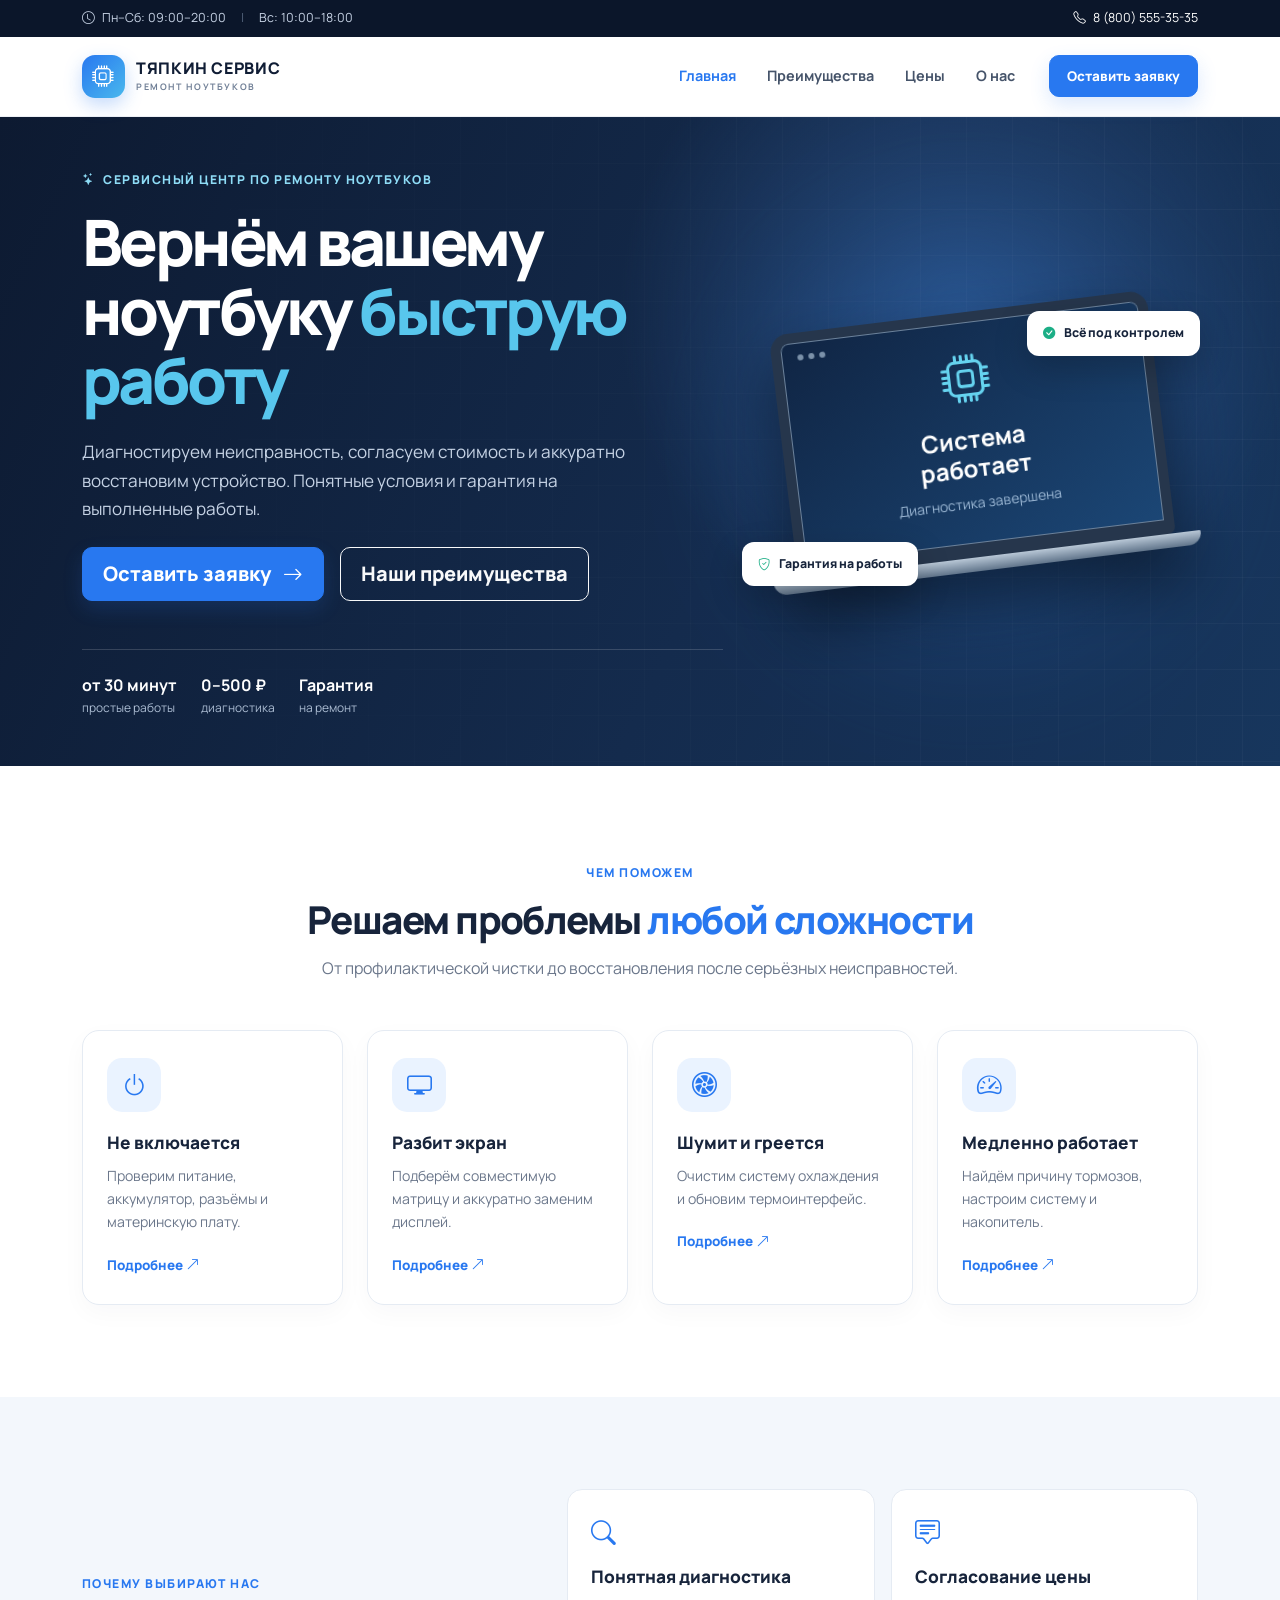
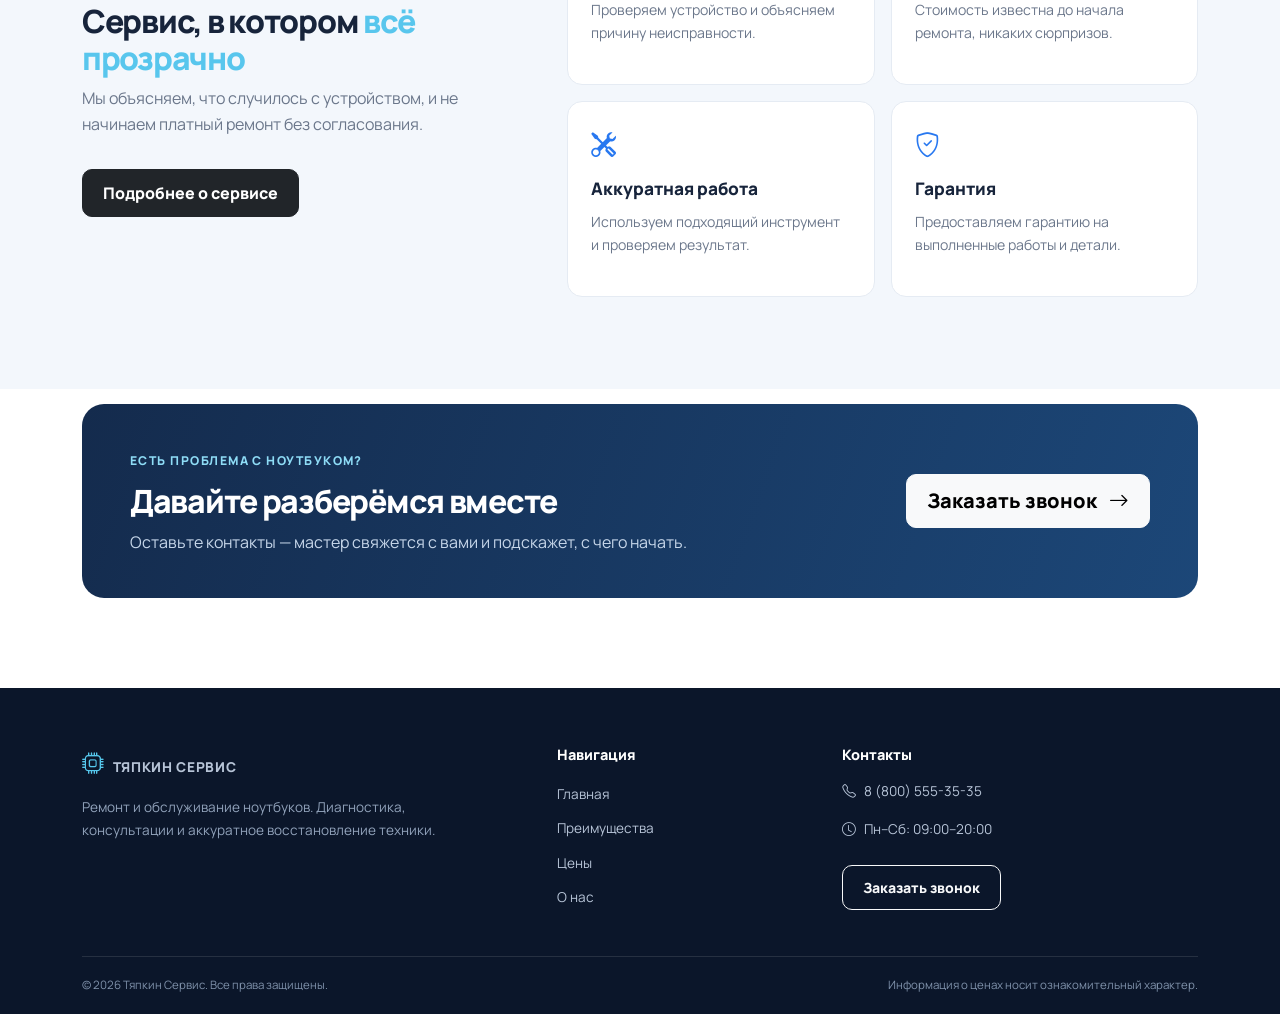
==== index.html @ 39d61b8c "Initial commit" ====
<!doctype html>
<html lang="ru">
<head>
  <meta charset="utf-8">
  <meta name="viewport" content="width=device-width, initial-scale=1">
  <title>Ремонт ноутбуков в Тяпкин Сервис — быстро и с гарантией</title>
  <meta name="description" content="Ремонт и обслуживание ноутбуков: диагностика, замена экранов, чистка от пыли, ремонт разъёмов и настройка системы.">
  <link rel="preconnect" href="https://fonts.googleapis.com">
  <link rel="preconnect" href="https://fonts.gstatic.com" crossorigin>
  <link href="https://fonts.googleapis.com/css2?family=Manrope:wght@400;500;600;700;800&display=swap" rel="stylesheet">
  <link href="https://cdn.jsdelivr.net/npm/bootstrap@5.3.3/dist/css/bootstrap.min.css" rel="stylesheet">
  <link href="https://cdn.jsdelivr.net/npm/bootstrap-icons@1.11.3/font/bootstrap-icons.css" rel="stylesheet">
  <link href="css/style.css" rel="stylesheet">
</head>
<body>
  <a class="skip-link" href="#main">Перейти к содержимому</a>

  <div class="topbar">
    <div class="container d-flex flex-wrap justify-content-between align-items-center gap-2">
      <div><i class="bi bi-clock me-2"></i>Пн–Сб: 09:00–20:00 <span class="top-sep">|</span> Вс: 10:00–18:00</div>
      <a href="tel:+78005553535"><i class="bi bi-telephone me-2"></i>8 (800) 555-35-35</a>
    </div>
  </div>

  <header class="site-header sticky-top">
    <nav class="navbar navbar-expand-lg">
      <div class="container">
        <a class="navbar-brand" href="index.html">
          <span class="brand-mark"><i class="bi bi-cpu"></i></span>
          <span>ТЯПКИН <b>СЕРВИС</b><small>РЕМОНТ НОУТБУКОВ</small></span>
        </a>
        <button class="navbar-toggler" type="button" data-bs-toggle="collapse" data-bs-target="#mainNav" aria-controls="mainNav" aria-expanded="false" aria-label="Открыть меню">
          <span class="navbar-toggler-icon"></span>
        </button>
        <div class="collapse navbar-collapse" id="mainNav">
          <ul class="navbar-nav ms-auto align-items-lg-center">
            <li class="nav-item"><a class="nav-link active" href="index.html" aria-current=page>Главная</a></li>
            <li class="nav-item"><a class="nav-link " href="advantages.html" >Преимущества</a></li>
            <li class="nav-item"><a class="nav-link " href="prices.html" >Цены</a></li>
            <li class="nav-item"><a class="nav-link " href="about.html" >О нас</a></li>
            <li class="nav-item ms-lg-3"><button class="btn btn-primary nav-cta" data-bs-toggle="modal" data-bs-target="#requestModal">Оставить заявку</button></li>
          </ul>
        </div>
      </div>
    </nav>
  </header>

  <main id="main">
    <section class="hero">
      <div class="container position-relative">
        <div class="row align-items-center min-vh-hero">
          <div class="col-lg-7 py-5">
            <span class="eyebrow"><i class="bi bi-stars me-2"></i>Сервисный центр по ремонту ноутбуков</span>
            <h1 class="display-title mt-3">Вернём вашему ноутбуку <span>быструю работу</span></h1>
            <p class="hero-lead mt-4">Диагностируем неисправность, согласуем стоимость и аккуратно восстановим устройство. Понятные условия и гарантия на выполненные работы.</p>
            <div class="d-flex flex-wrap gap-3 mt-4">
              <button class="btn btn-primary btn-lg" data-bs-toggle="modal" data-bs-target="#requestModal">Оставить заявку <i class="bi bi-arrow-right ms-2"></i></button>
              <a class="btn btn-outline-light btn-lg" href="advantages.html">Наши преимущества</a>
            </div>
            <div class="hero-trust d-flex flex-wrap gap-4 mt-5">
              <div><strong>от 30 минут</strong><small>простые работы</small></div>
              <div><strong>0–500 ₽</strong><small>диагностика</small></div>
              <div><strong>Гарантия</strong><small>на ремонт</small></div>
            </div>
          </div>
          <div class="col-lg-5 d-none d-lg-block">
            <div class="hero-visual">
              <div class="visual-glow"></div>
              <div class="laptop-art">
                <div class="laptop-screen">
                  <div class="screen-top"><span></span><span></span><span></span></div>
                  <div class="screen-content">
                    <i class="bi bi-cpu"></i>
                    <b>Система<br>работает</b>
                    <small>Диагностика завершена</small>
                    <div class="progress-line"><span></span></div>
                  </div>
                </div>
                <div class="laptop-base"></div>
              </div>
              <div class="float-chip chip-one"><i class="bi bi-check-circle-fill"></i> Всё под контролем</div>
              <div class="float-chip chip-two"><i class="bi bi-shield-check"></i> Гарантия на работы</div>
            </div>
          </div>
        </div>
      </div>
    </section>

    <section class="section">
      <div class="container">
        <div class="section-heading text-center">
          <span class="eyebrow dark">Чем поможем</span>
          <h2>Решаем проблемы <span>любой сложности</span></h2>
          <p>От профилактической чистки до восстановления после серьёзных неисправностей.</p>
        </div>
        <div class="row g-4 mt-2">
          <div class="col-md-6 col-lg-3">
            <article class="service-card h-100">
              <div class="service-icon"><i class="bi bi-power"></i></div>
              <h3>Не включается</h3>
              <p>Проверим питание, аккумулятор, разъёмы и материнскую плату.</p>
              <a href="advantages.html">Подробнее <i class="bi bi-arrow-up-right"></i></a>
            </article>
          </div>
          <div class="col-md-6 col-lg-3">
            <article class="service-card h-100">
              <div class="service-icon"><i class="bi bi-display"></i></div>
              <h3>Разбит экран</h3>
              <p>Подберём совместимую матрицу и аккуратно заменим дисплей.</p>
              <a href="advantages.html">Подробнее <i class="bi bi-arrow-up-right"></i></a>
            </article>
          </div>
          <div class="col-md-6 col-lg-3">
            <article class="service-card h-100">
              <div class="service-icon"><i class="bi bi-fan"></i></div>
              <h3>Шумит и греется</h3>
              <p>Очистим систему охлаждения и обновим термоинтерфейс.</p>
              <a href="advantages.html">Подробнее <i class="bi bi-arrow-up-right"></i></a>
            </article>
          </div>
          <div class="col-md-6 col-lg-3">
            <article class="service-card h-100">
              <div class="service-icon"><i class="bi bi-speedometer2"></i></div>
              <h3>Медленно работает</h3>
              <p>Найдём причину тормозов, настроим систему и накопитель.</p>
              <a href="advantages.html">Подробнее <i class="bi bi-arrow-up-right"></i></a>
            </article>
          </div>
        </div>
      </div>
    </section>

    <section class="section section-soft">
      <div class="container">
        <div class="row align-items-center g-5">
          <div class="col-lg-5">
            <span class="eyebrow dark">Почему выбирают нас</span>
            <h2 class="mt-2">Сервис, в котором <span>всё прозрачно</span></h2>
            <p class="muted">Мы объясняем, что случилось с устройством, и не начинаем платный ремонт без согласования.</p>
            <a href="about.html" class="btn btn-dark mt-3">Подробнее о сервисе</a>
          </div>
          <div class="col-lg-7">
            <div class="row g-3">
              <div class="col-sm-6">
                <div class="benefit">
                  <i class="bi bi-search"></i>
                  <h3>Понятная диагностика</h3>
                  <p>Проверяем устройство и объясняем причину неисправности.</p>
                </div>
              </div>
              <div class="col-sm-6">
                <div class="benefit">
                  <i class="bi bi-chat-square-text"></i>
                  <h3>Согласование цены</h3>
                  <p>Стоимость известна до начала ремонта, никаких сюрпризов.</p>
                </div>
              </div>
              <div class="col-sm-6">
                <div class="benefit">
                  <i class="bi bi-tools"></i>
                  <h3>Аккуратная работа</h3>
                  <p>Используем подходящий инструмент и проверяем результат.</p>
                </div>
              </div>
              <div class="col-sm-6">
                <div class="benefit">
                  <i class="bi bi-shield-check"></i>
                  <h3>Гарантия</h3>
                  <p>Предоставляем гарантию на выполненные работы и детали.</p>
                </div>
              </div>
            </div>
          </div>
        </div>
      </div>
    </section>

    <section class="cta-section">
      <div class="container">
        <div class="cta-panel">
          <div>
            <span class="eyebrow">Есть проблема с ноутбуком?</span>
            <h2>Давайте разберёмся вместе</h2>
            <p>Оставьте контакты — мастер свяжется с вами и подскажет, с чего начать.</p>
          </div>
          <button class="btn btn-light btn-lg" data-bs-toggle="modal" data-bs-target="#requestModal">Заказать звонок <i class="bi bi-arrow-right ms-2"></i></button>
        </div>
      </div>
    </section>
  </main>

  <footer class="site-footer">
    <div class="container">
      <div class="row g-4">
        <div class="col-lg-5">
          <a class="footer-brand" href="index.html"><i class="bi bi-cpu me-2"></i>ТЯПКИН СЕРВИС</a>
          <p class="footer-desc">Ремонт и обслуживание ноутбуков. Диагностика, консультации и аккуратное восстановление техники.</p>
        </div>
        <div class="col-6 col-lg-3">
          <h3>Навигация</h3>
          <ul>
            <li><a href="index.html">Главная</a></li>
            <li><a href="advantages.html">Преимущества</a></li>
            <li><a href="prices.html">Цены</a></li>
            <li><a href="about.html">О нас</a></li>
          </ul>
        </div>
        <div class="col-6 col-lg-4">
          <h3>Контакты</h3>
          <p><i class="bi bi-telephone me-2"></i><a href="tel:+78005553535">8 (800) 555-35-35</a></p>
          <p><i class="bi bi-clock me-2"></i>Пн–Сб: 09:00–20:00</p>
          <button class="btn btn-outline-light btn-sm mt-2" data-bs-toggle="modal" data-bs-target="#requestModal">Заказать звонок</button>
        </div>
      </div>
      <div class="footer-bottom d-flex flex-wrap justify-content-between gap-2">
        <span>© 2026 Тяпкин Сервис. Все права защищены.</span>
        <span>Информация о ценах носит ознакомительный характер.</span>
      </div>
    </div>
  </footer>

  <div class="modal fade" id="requestModal" tabindex="-1" aria-labelledby="requestModalLabel" aria-hidden="true">
    <div class="modal-dialog modal-dialog-centered">
      <div class="modal-content request-modal">
        <div class="modal-header border-0 pb-0">
          <div>
            <span class="eyebrow dark">Обратная связь</span>
            <h2 class="modal-title" id="requestModalLabel">Оставить заявку</h2>
            <p class="muted mb-0">Свяжемся с вами в рабочее время.</p>
          </div>
          <button type="button" class="btn-close" data-bs-dismiss="modal" aria-label="Закрыть"></button>
        </div>
        <div class="modal-body">
          <form class="request-form">
            <div class="mb-3">
              <label for="clientName" class="form-label">Ваше имя</label>
              <input class="form-control" id="clientName" name="name" type="text" placeholder="Как к вам обращаться" required minlength="2">
            </div>
            <div class="mb-3">
              <label for="clientPhone" class="form-label">Номер телефона</label>
              <input class="form-control" id="clientPhone" name="phone" type="tel" placeholder="+7 (___) ___-__-__" required>
            </div>
            <div class="mb-3">
              <label for="clientProblem" class="form-label">Что случилось с ноутбуком?</label>
              <textarea class="form-control" id="clientProblem" name="problem" rows="3" placeholder="Например: не включается, шумит, разбит экран..."></textarea>
            </div>
            <div class="form-check mb-3">
              <input class="form-check-input" type="checkbox" value="yes" id="privacyAgree" required>
              <label class="form-check-label small" for="privacyAgree">Согласен(на) на обработку персональных данных для связи по заявке.</label>
            </div>
            <button class="btn btn-primary btn-lg w-100" type="submit">Отправить заявку <i class="bi bi-arrow-right ms-2"></i></button>
            <div class="form-feedback mt-3" role="status" aria-live="polite"></div>
            <p class="form-hint text-center mt-3 mb-0">Нажимая кнопку, вы отправляете запрос на обратный звонок.</p>
          </form>
        </div>
      </div>
    </div>
  </div>

  <script src="https://cdn.jsdelivr.net/npm/bootstrap@5.3.3/dist/js/bootstrap.bundle.min.js"></script>
  <script src="js/main.js"></script>
</body>
</html>
---- css/style.css ----
:root {
  --navy: #101d35;
  --navy2: #172b4d;
  --blue: #2878f0;
  --cyan: #48c6e8;
  --ink: #17243b;
  --muted: #6b778b;
  --pale: #f3f7fc;
  --line: #e5ebf3;
  --bs-primary: #2878f0;
  --bs-primary-rgb: 40, 120, 240;
  --bs-body-font-family: 'Manrope', sans-serif;
  --bs-body-color: #17243b;
  --bs-border-radius: .85rem;
}

* {
  box-sizing: border-box;
}

body {
  font-family: 'Manrope', sans-serif;
  line-height: 1.65;
  color: var(--ink);
}

a {
  text-decoration: none;
}

.skip-link {
  position: absolute;
  left: -9999px;
  top: 0;
  background: #fff;
  padding: 10px;
  z-index: 2000;
}

.skip-link:focus {
  left: 10px;
}

.topbar {
  background: #0b162a;
  color: #c8d4e6;
  font-size: .78rem;
  padding: 8px 0;
}

.topbar a {
  color: #fff;
}

.top-sep {
  margin: 0 12px;
  color: #53627a;
}

.site-header {
  background: rgba(255, 255, 255, .96);
  backdrop-filter: blur(12px);
  border-bottom: 1px solid #edf0f5;
  z-index: 1000;
}

.navbar {
  padding: 13px 0;
}

.navbar-brand {
  display: flex;
  align-items: center;
  gap: 11px;
  color: var(--navy);
  font-size: 1rem;
  font-weight: 800;
  letter-spacing: .04em;
  line-height: 1.1;
}

.navbar-brand:hover {
  color: var(--navy);
}

.navbar-brand small {
  display: block;
  font-size: .56rem;
  letter-spacing: .18em;
  color: #718097;
  margin-top: 5px;
  font-weight: 700;
}

.brand-mark {
  width: 43px;
  height: 43px;
  border-radius: 13px;
  background: linear-gradient(135deg, var(--blue), #49b8ed);
  display: grid;
  place-items: center;
  color: #fff;
  font-size: 1.35rem;
  box-shadow: 0 7px 18px #2878f044;
}

.navbar-nav {
  gap: 5px;
}

.nav-link {
  font-weight: 700;
  font-size: .9rem;
  color: #46546a !important;
  padding: 10px 13px !important;
}

.nav-link:hover,
.nav-link.active {
  color: var(--blue) !important;
}

.btn {
  font-weight: 800;
  border-radius: 10px;
  padding: 11px 20px;
}

.btn-primary {
  --bs-btn-bg: #2878f0;
  --bs-btn-border-color: #2878f0;
  --bs-btn-hover-bg: #1765d5;
  --bs-btn-hover-border-color: #1765d5;
  box-shadow: 0 8px 20px #2878f02a;
}

.nav-cta {
  font-size: .84rem;
  padding: 10px 17px;
}

.hero {
  background: radial-gradient(circle at 75% 30%, #264a7b 0, transparent 32%), linear-gradient(115deg, #0d1a31 0%, #142b4d 58%, #17365d 100%);
  color: #fff;
  overflow: hidden;
  position: relative;
}

.hero:after {
  content: "";
  position: absolute;
  inset: 0;
  background-image: linear-gradient(#ffffff08 1px, transparent 1px), linear-gradient(90deg, #ffffff08 1px, transparent 1px);
  background-size: 46px 46px;
  mask-image: linear-gradient(90deg, transparent, #000);
}

.hero .container {
  z-index: 1;
}

.min-vh-hero {
  min-height: 620px;
}

.eyebrow {
  display: inline-flex;
  align-items: center;
  color: #8edcf6;
  font-size: .76rem;
  font-weight: 800;
  letter-spacing: .12em;
  text-transform: uppercase;
}

.eyebrow.dark {
  color: var(--blue);
}

.display-title {
  font-size: clamp(2.7rem, 5vw, 4.65rem);
  line-height: 1.08;
  letter-spacing: -.055em;
  font-weight: 800;
  max-width: 720px;
}

.display-title span,
.page-hero h1 span,
.section-heading h2 span,
h2 span {
  color: #58c6ed;
}

.hero-lead {
  font-size: 1.07rem;
  max-width: 580px;
  color: #c5d2e4;
}

.hero-trust {
  border-top: 1px solid #ffffff28;
  padding-top: 22px;
}

.hero-trust div {
  display: flex;
  flex-direction: column;
}

.hero-trust strong {
  font-size: 1rem;
}

.hero-trust small {
  font-size: .75rem;
  color: #aabbd1;
}

.hero-visual {
  height: 440px;
  position: relative;
  display: flex;
  align-items: center;
  justify-content: center;
}

.visual-glow {
  position: absolute;
  width: 340px;
  height: 340px;
  border-radius: 50%;
  background: #3188f5;
  filter: blur(90px);
  opacity: .3;
}

.laptop-art {
  position: relative;
  width: 380px;
  transform: rotate(-7deg);
  filter: drop-shadow(0 30px 30px #0007);
}

.laptop-screen {
  height: 245px;
  border: 10px solid #26364c;
  border-bottom-width: 14px;
  border-radius: 18px 18px 7px 7px;
  background: linear-gradient(145deg, #102544, #1b4675);
  padding: 12px 16px;
  box-shadow: inset 0 0 0 1px #6b819a;
}

.screen-top {
  display: flex;
  gap: 5px;
}

.screen-top span {
  width: 6px;
  height: 6px;
  border-radius: 50%;
  background: #7b91a9;
}

.screen-content {
  height: 190px;
  display: flex;
  align-items: center;
  justify-content: center;
  flex-direction: column;
  color: #fff;
}

.screen-content i {
  font-size: 3rem;
  color: #65d3ef;
}

.screen-content b {
  font-size: 1.5rem;
  line-height: 1.2;
  text-align: center;
  margin-top: 8px;
}

.screen-content small {
  color: #9bb7d4;
  margin-top: 8px;
}

.progress-line {
  width: 140px;
  height: 5px;
  background: #ffffff25;
  border-radius: 8px;
  margin-top: 18px;
  overflow: hidden;
}

.progress-line span {
  display: block;
  width: 78%;
  height: 100%;
  background: #57c8ef;
}

.laptop-base {
  height: 14px;
  width: 430px;
  margin-left: -25px;
  background: linear-gradient(#b8c7d6, #61758b);
  border-radius: 2px 2px 18px 18px;
}

.float-chip {
  position: absolute;
  background: #fff;
  color: var(--ink);
  padding: 12px 16px;
  border-radius: 12px;
  font-size: .77rem;
  font-weight: 800;
  box-shadow: 0 12px 35px #0003;
}

.float-chip i {
  color: #1cae86;
  margin-right: 7px;
}

.chip-one {
  top: 90px;
  right: -2px;
}

.chip-two {
  bottom: 75px;
  left: -5px;
}

.section {
  padding: 92px 0;
}

.section-soft {
  background: #f3f7fc;
}

.section-heading {
  text-align: center;
  max-width: 700px;
  margin: 0 auto 25px;
}

.section-heading h2,
.page-hero h1,
h2 {
  font-weight: 800;
  letter-spacing: -.04em;
  line-height: 1.15;
}

.section-heading h2 {
  font-size: clamp(2rem, 3vw, 2.8rem);
  margin: 13px 0;
}

.section-heading h2 span {
  color: var(--blue);
}

.section-heading p,
.page-hero p,
.muted {
  color: var(--muted);
}

.service-card {
  background: #fff;
  border: 1px solid var(--line);
  border-radius: 17px;
  padding: 27px 24px;
  transition: .25s;
  box-shadow: 0 8px 24px #162d4a08;
}

.service-card:hover {
  transform: translateY(-6px);
  box-shadow: 0 18px 38px #162d4a12;
  border-color: #c8dcfb;
}

.service-icon,
.detail-icon {
  width: 54px;
  height: 54px;
  border-radius: 15px;
  background: #eaf3ff;
  color: var(--blue);
  display: grid;
  place-items: center;
  font-size: 1.55rem;
  margin-bottom: 21px;
}

.service-card h3,
.benefit h3,
.price-tip h3,
.step-card h3 {
  font-size: 1.08rem;
  font-weight: 800;
}

.service-card p,
.benefit p,
.price-tip p,
.step-card p {
  font-size: .88rem;
  color: var(--muted);
  margin: 10px 0 17px;
}

.service-card a {
  font-size: .84rem;
  font-weight: 800;
  color: var(--blue);
  margin-top: auto;
}

.benefit {
  height: 100%;
  background: #fff;
  border: 1px solid var(--line);
  border-radius: 15px;
  padding: 23px;
}

.benefit > i {
  font-size: 1.55rem;
  color: var(--blue);
  display: block;
  margin-bottom: 13px;
}

.cta-section {
  padding: 15px 0 90px;
}

.cta-panel {
  background: linear-gradient(110deg, #142b4d, #1c4778);
  border-radius: 22px;
  padding: 42px 48px;
  color: #fff;
  display: flex;
  align-items: center;
  justify-content: space-between;
  gap: 25px;
}

.cta-panel h2 {
  font-size: 2rem;
  margin: 10px 0;
}

.cta-panel p {
  color: #c6d6e9;
  margin: 0;
}

.page-hero {
  padding: 75px 0 65px;
  background: linear-gradient(120deg, #f2f7fd, #fff);
}

.page-hero h1 {
  font-size: clamp(2.5rem, 5vw, 3.8rem);
  max-width: 800px;
  margin: 14px 0;
}

.page-hero h1 span {
  color: var(--blue);
}

.page-hero p {
  max-width: 670px;
  font-size: 1.05rem;
}

.detail-card {
  height: 100%;
  display: flex;
  gap: 22px;
  padding: 30px;
  border: 1px solid var(--line);
  border-radius: 18px;
  background: #fff;
  box-shadow: 0 8px 24px #162d4a07;
}

.detail-icon {
  flex: 0 0 54px;
  margin: 0;
}

.detail-card h2 {
  font-size: 1.18rem;
  margin: 4px 0 12px;
}

.detail-card p {
  font-size: .9rem;
  color: var(--muted);
}

.detail-note {
  display: block;
  color: #2878f0;
  font-size: .78rem;
  font-weight: 800;
}

.price-wrap {
  background: #fff;
  border: 1px solid var(--line);
  border-radius: 20px;
  padding: 30px;
  box-shadow: 0 12px 35px #162d4a08;
}

.price-label {
  background: #edf5ff;
  color: #2878f0;
  border-radius: 30px;
  padding: 9px 14px;
  font-size: .78rem;
  font-weight: 800;
}

.price-table {
  --bs-table-bg: transparent;
}

.price-table thead th {
  background: #f3f7fc;
  color: #64738a;
  font-size: .76rem;
  text-transform: uppercase;
  letter-spacing: .06em;
  border-bottom: 0;
  padding: 16px;
}

.price-table tbody td {
  padding: 17px 16px;
  border-color: #edf1f6;
  font-size: .87rem;
}

.price-table tbody td:nth-child(2) {
  color: var(--muted);
}

.price {
  white-space: nowrap;
  color: #176bdc !important;
  font-weight: 800;
  font-size: .95rem !important;
}

.price-footnote {
  background: #f4f8fd;
  border-radius: 11px;
  padding: 15px 17px;
  color: #586a82;
  font-size: .83rem;
  margin: 18px 0 0;
}

.price-footnote i {
  color: var(--blue);
}

.price-tip {
  height: 100%;
  border: 1px solid var(--line);
  border-radius: 15px;
  padding: 22px;
  background: #fff;
}

.price-tip > i {
  font-size: 1.6rem;
  color: var(--blue);
  display: block;
  margin-bottom: 12px;
}

.about-visual {
  height: 390px;
  background: linear-gradient(140deg, #112441, #1d4778);
  border-radius: 24px;
  position: relative;
  display: grid;
  place-items: center;
  overflow: hidden;
}

.about-orbit {
  position: absolute;
  border: 1px solid #ffffff25;
  border-radius: 50%;
  width: 320px;
  height: 320px;
}

.orbit-b {
  width: 440px;
  height: 440px;
}

.about-center {
  width: 190px;
  height: 190px;
  border-radius: 50%;
  background: #fff;
  display: flex;
  align-items: center;
  justify-content: center;
  flex-direction: column;
  color: var(--navy);
  box-shadow: 0 20px 50px #0004;
}

.about-center i {
  font-size: 2.3rem;
  color: var(--blue);
}

.about-center strong {
  font-size: 1.25rem;
  text-align: center;
  line-height: 1.15;
}

.about-center small {
  font-size: .65rem;
  color: var(--muted);
  margin-top: 6px;
}

.about-stamp {
  position: absolute;
  bottom: 45px;
  right: 25px;
  color: #fff;
  background: #ffffff1c;
  border: 1px solid #ffffff35;
  padding: 10px 15px;
  border-radius: 30px;
  font-size: .75rem;
  font-weight: 800;
}

.about-stamp i {
  color: #5ee1b2;
  margin-right: 6px;
}

.about-points p {
  font-size: .88rem;
  font-weight: 700;
}

.about-points i {
  color: #16ad82;
  margin-right: 8px;
}

.step-card {
  height: 100%;
  background: #fff;
  border: 1px solid var(--line);
  border-radius: 16px;
  padding: 25px;
}

.step-card > span {
  font-size: 2rem;
  font-weight: 800;
  color: #c8dcfb;
  display: block;
  margin-bottom: 18px;
}

.step-card p {
  margin-bottom: 0;
}

.contact-panel {
  background: linear-gradient(115deg, #10213d, #1d4778);
  border-radius: 22px;
  padding: 42px;
  color: #fff;
}

.contact-panel h2 {
  font-size: 2.5rem;
  margin: 10px 0;
}

.contact-panel > p,
.contact-panel p {
  color: #c3d3e6;
}

.contact-grid {
  display: grid;
  grid-template-columns: 1fr 1fr;
  gap: 25px;
  padding: 10px 0;
}

.contact-grid > div {
  display: flex;
  flex-direction: column;
  gap: 5px;
}

.contact-grid i {
  font-size: 1.35rem;
  color: #69cfee;
}

.contact-grid small {
  color: #a9bfd9;
}

.contact-grid a,
.contact-grid strong {
  color: #fff;
  font-size: .95rem;
  font-weight: 800;
}

.site-footer {
  background: #0b162a;
  color: #b7c4d7;
  padding: 58px 0 20px;
}

.footer-brand {
  color: #fff;
  font-weight: 800;
  letter-spacing: .05em;
  font-size: 1.05rem;
}

.footer-brand i {
  color: #56c8ed;
  font-size: 1.35rem;
}

.footer-desc {
  max-width: 360px;
  color: #91a2ba;
  font-size: .86rem;
  margin-top: 15px;
}

.site-footer h3 {
  font-size: .9rem;
  color: #fff;
  font-weight: 800;
  margin-bottom: 17px;
}

.site-footer ul {
  list-style: none;
  padding: 0;
  margin: 0;
}

.site-footer li {
  margin: 8px 0;
}

.site-footer a {
  color: #b7c4d7;
  font-size: .85rem;
}

.site-footer a:hover {
  color: #fff;
}

.site-footer p {
  font-size: .85rem;
}

.footer-bottom {
  border-top: 1px solid #ffffff1c;
  margin-top: 38px;
  padding-top: 18px;
  color: #7f91aa;
  font-size: .72rem;
}

.request-modal {
  border: 0;
  border-radius: 20px;
  padding: 12px 10px;
  box-shadow: 0 25px 80px #07152a40;
}

.request-modal .modal-title {
  font-weight: 800;
  font-size: 1.8rem;
  margin-top: 7px;
}

.request-modal .modal-body {
  padding-top: 23px;
}

.form-label {
  font-size: .83rem;
  font-weight: 800;
}

.form-control {
  border-color: #dce4ef;
  border-radius: 10px;
  padding: 12px 14px;
  font-size: .9rem;
}

.form-control:focus {
  border-color: #7eaff5;
  box-shadow: 0 0 0 .2rem #2878f01c;
}

.form-check-label {
  color: #65748a;
}

.form-feedback {
  font-size: .85rem;
  font-weight: 700;
  color: #12865f;
}

.form-hint {
  font-size: .72rem;
  color: #8a96a8;
}

@media (max-width: 991.98px) {
  .min-vh-hero {
    min-height: auto;
    padding: 40px 0;
  }

  .navbar-nav {
    padding: 14px 0;
  }

  .nav-cta {
    margin-top: 8px;
  }

  .section {
    padding: 70px 0;
  }

  .cta-panel {
    padding: 32px;
    align-items: flex-start;
    flex-direction: column;
  }
}

@media (max-width: 575.98px) {
  .topbar {
    font-size: .68rem;
  }

  .topbar .container {
    justify-content: center !important;
  }

  .topbar .top-sep {
    margin: 0 5px;
  }

  .display-title {
    font-size: 2.65rem;
  }

  .hero-lead {
    font-size: .95rem;
  }

  .hero-trust {
    gap: 18px !important;
  }

  .section {
    padding: 58px 0;
  }

  .page-hero {
    padding: 55px 0 48px;
  }

  .detail-card {
    padding: 22px;
    gap: 15px;
  }

  .detail-icon {
    width: 45px;
    height: 45px;
    flex-basis: 45px;
    font-size: 1.3rem;
  }

  .price-wrap {
    padding: 18px;
  }

  .price-table {
    min-width: 650px;
  }

  .cta-panel,
  .contact-panel {
    padding: 28px 23px;
  }

  .contact-grid {
    grid-template-columns: 1fr;
    gap: 18px;
  }

  .about-visual {
    height: 320px;
  }

  .footer-bottom {
    flex-direction: column;
  }

  .brand-mark {
    width: 39px;
    height: 39px;
  }
}

@media (prefers-reduced-motion: reduce) {
  *,
  *::before,
  *::after {
    scroll-behavior: auto !important;
    transition: none !important;
  }
}
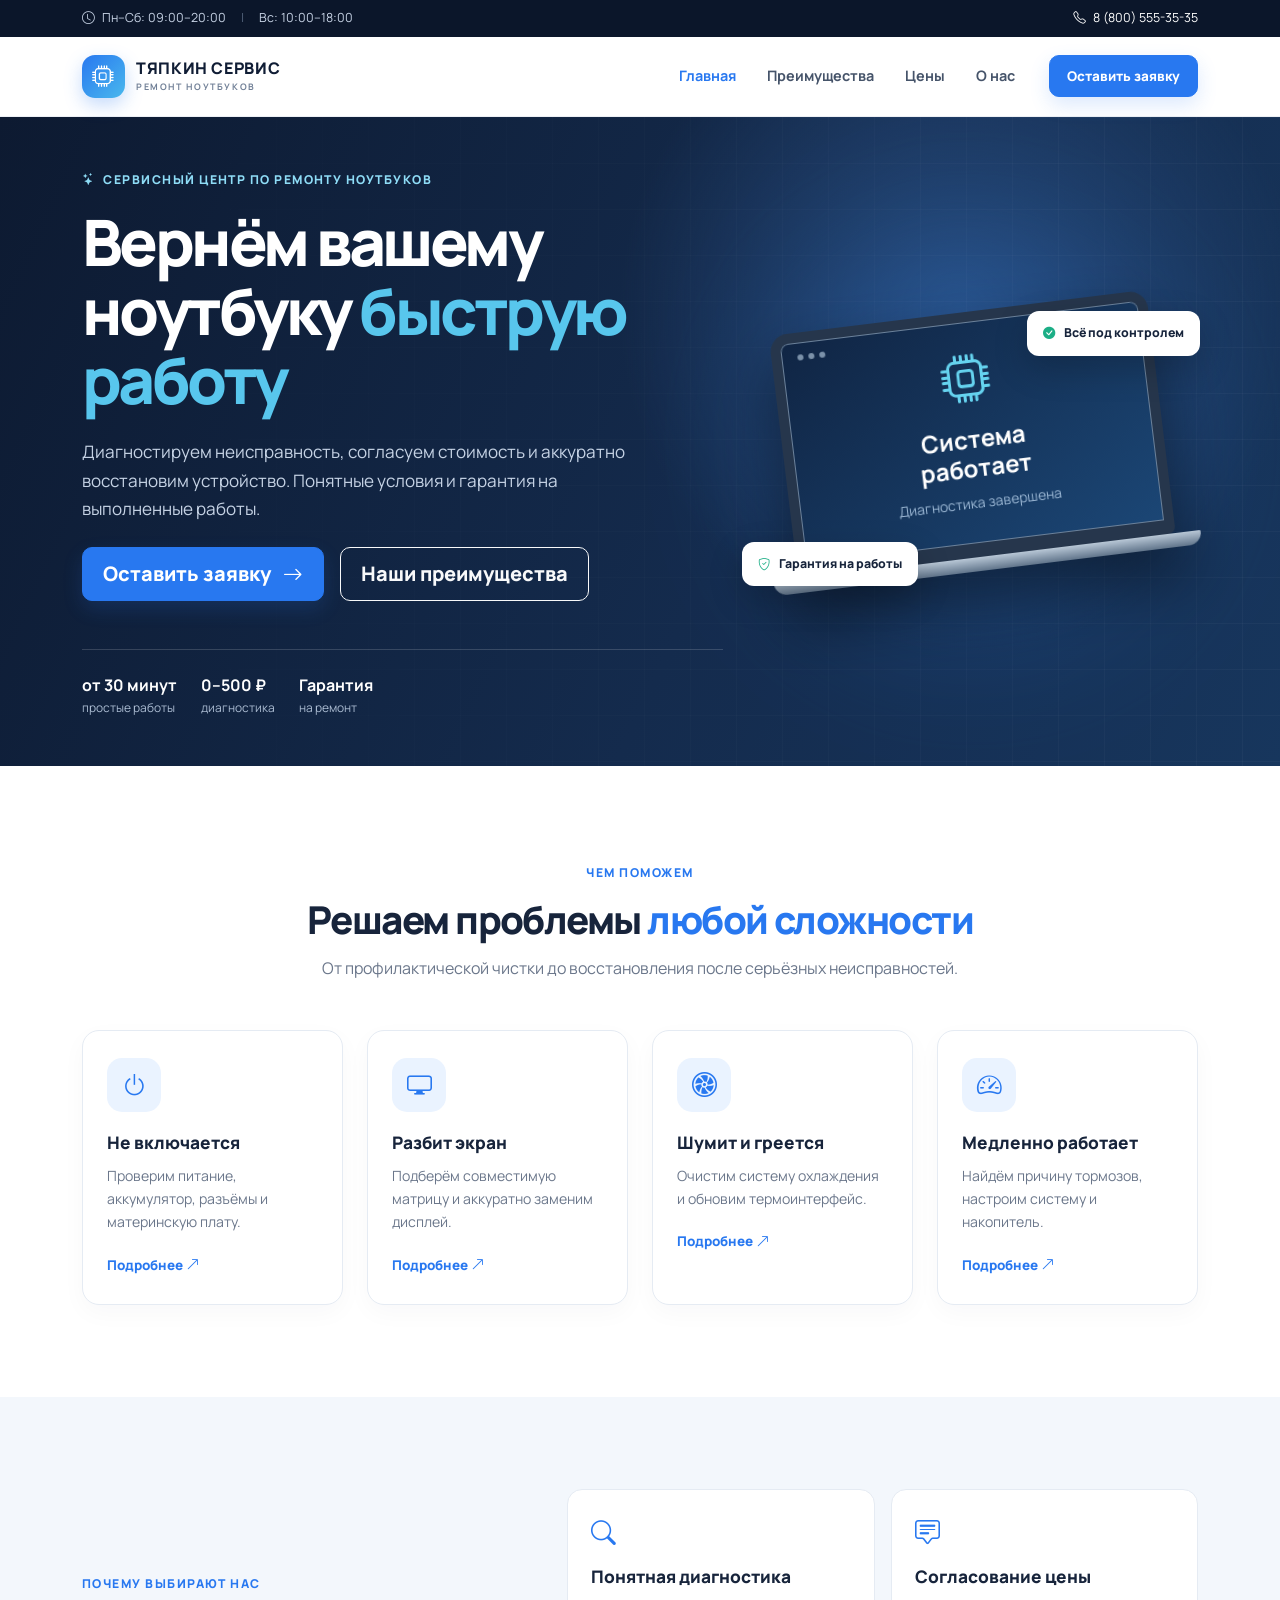
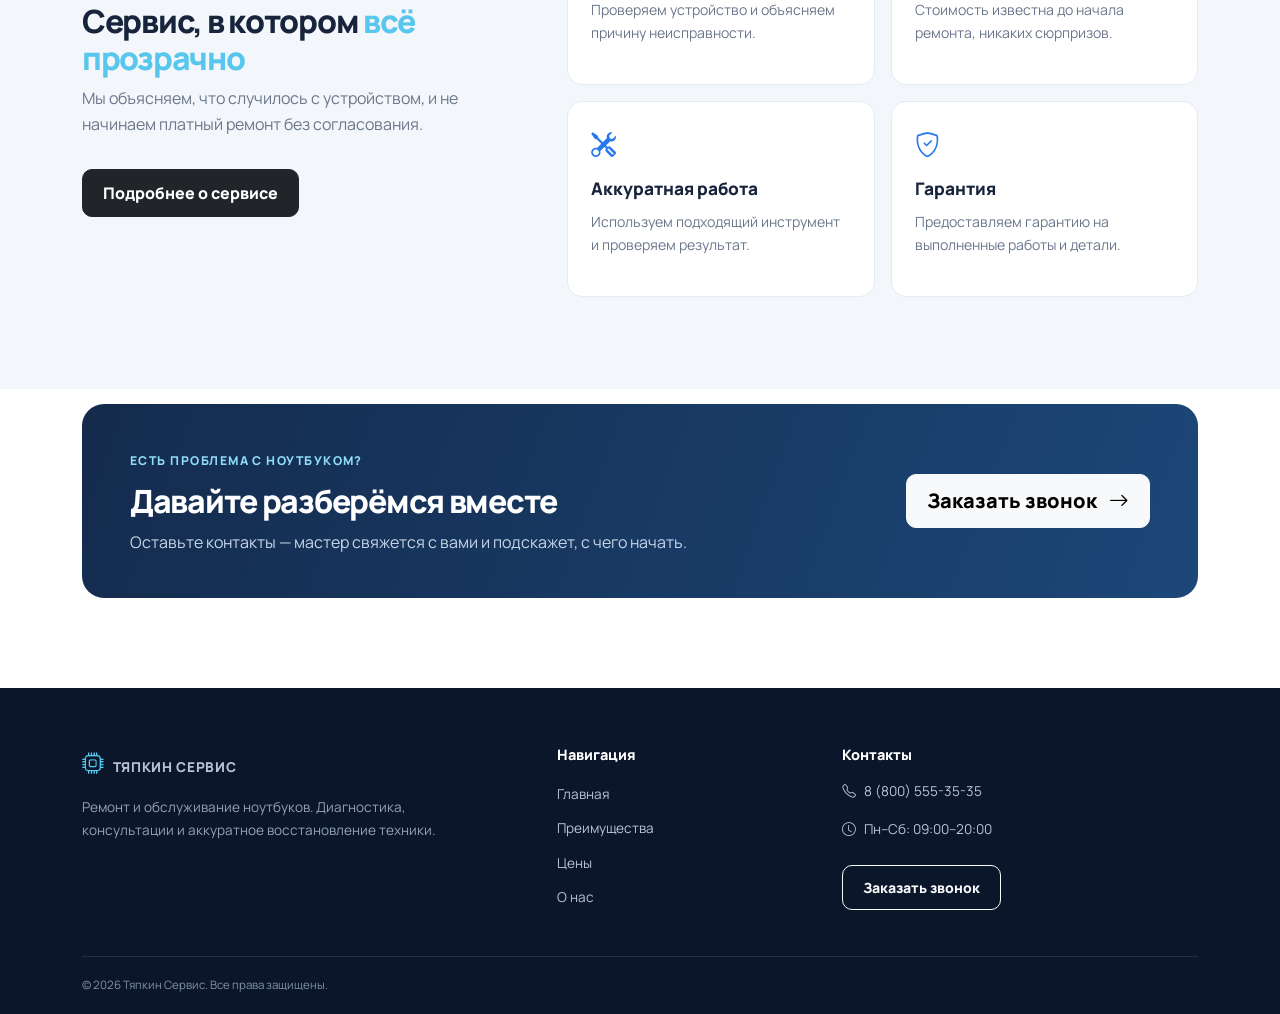
==== commit c881e685: "redact" ====
--- a/index.html
+++ b/index.html
@@ -214,7 +214,6 @@
       </div>
       <div class="footer-bottom d-flex flex-wrap justify-content-between gap-2">
         <span>© 2026 Тяпкин Сервис. Все права защищены.</span>
-        <span>Информация о ценах носит ознакомительный характер.</span>
       </div>
     </div>
   </footer>
--- a/css/style.css
+++ b/css/style.css
@@ -299,6 +299,209 @@
   overflow: hidden;
 }
 
+/* =========================================
+   НОВЫЕ ТЕМНЫЕ КАРТОЧКИ (ШАГИ РАБОТЫ)
+   ========================================= */
+
+.my-dark-card {
+  display: flex;
+  flex-direction: column;
+  height: 100%;
+  min-height: 380px;
+  background: #0b162a; /* Темный фон карточки */
+  border: 1px solid #1a2b45;
+  border-radius: 20px;
+  overflow: hidden;
+  box-shadow: 0 15px 35px rgba(0, 0, 0, 0.2);
+  transition: transform 0.3s ease, box-shadow 0.3s ease, border-color 0.3s ease;
+}
+
+.my-dark-card:hover {
+  transform: translateY(-8px);
+  box-shadow: 0 25px 50px rgba(0, 0, 0, 0.4);
+  border-color: #3a5a8a;
+}
+
+/* Верхняя часть с картинкой */
+.my-card-image {
+  height: 150px;
+  display: flex;
+  align-items: center;
+  justify-content: center;
+  position: relative;
+  border-bottom: 1px solid rgba(255, 255, 255, 0.05);
+}
+
+.my-card-image i {
+  font-size: 4.5rem;
+  position: relative;
+  z-index: 2;
+  transition: transform 0.3s ease;
+}
+
+.my-dark-card:hover .my-card-image i {
+  transform: scale(1.15) rotate(3deg);
+}
+
+/* Градиенты для фона картинок */
+.img-blue { background: linear-gradient(135deg, #0a1c3a, #143a70); }
+.img-purple { background: linear-gradient(135deg, #1c0d33, #3d1c6b); }
+.img-green { background: linear-gradient(135deg, #0b241c, #145c40); }
+.img-orange { background: linear-gradient(135deg, #2e1507, #6b2c14); }
+
+/* Цвета самих иконок */
+.text-cyan { color: #48c6e8; }
+.text-pink { color: #d946ef; }
+.text-lime { color: #34d399; }
+.text-yellow { color: #fbbf24; }
+
+/* Нижняя часть с текстом */
+.my-card-body {
+  padding: 25px;
+  display: flex;
+  flex-direction: column;
+  flex-grow: 1;
+  position: relative;
+}
+
+/* Полупрозрачная цифра на фоне */
+.my-card-num {
+  font-size: 2.2rem;
+  font-weight: 800;
+  color: rgba(255, 255, 255, 0.1);
+  line-height: 1;
+  position: absolute;
+  top: 25px;
+  right: 25px;
+}
+
+.my-card-body h3 {
+  font-size: 1.25rem;
+  font-weight: 800;
+  color: #fff; /* Белый заголовок */
+  margin: 0 0 12px 0;
+  padding-right: 40px;
+}
+
+.my-card-body p {
+  font-size: 0.92rem;
+  color: #9bb0c9; /* Светло-серый текст */
+  line-height: 1.55;
+  margin: 0;
+}
+
+/* =========================================
+   СТИЛИ ДЛЯ СТРАНИЦЫ ЦЕН (prices.html)
+   ========================================= */
+
+/* Декоративная картинка в шапке */
+/* Декоративная картинка в шапке */
+.price-hero-img {
+  position: relative;
+  height: 200px;
+  display: flex;
+  align-items: center;
+  justify-content: center;
+}
+.price-hero-img i {
+  position: absolute;
+  color: var(--blue); /* Одинаковый яркий синий цвет для обеих иконок */
+  filter: drop-shadow(0 10px 20px rgba(40, 120, 240, 0.2)); /* Одинаковая легкая тень */
+}
+.price-hero-img .bi-cash-coin {
+  font-size: 8rem;
+  top: 10px;
+  left: 10%;
+  opacity: 0.85; /* Сделал чуть прозрачной, чтобы композиция смотрелась объемнее */
+}
+.price-hero-img .bi-laptop {
+  font-size: 6rem;
+  bottom: 20px;
+  right: 10%;
+  z-index: 2;
+}
+/* Таблица */
+.price-table {
+  --bs-table-bg: transparent;
+  --bs-table-hover-bg: #f8fbff;
+}
+.price-table thead th {
+  font-size: 0.85rem;
+  text-transform: uppercase;
+  letter-spacing: 0.05em;
+  color: var(--muted);
+  border-bottom: 2px solid #eef4fc;
+  padding-bottom: 15px;
+}
+.price-table tbody td {
+  padding: 18px 10px;
+  border-color: #f0f5fb;
+  font-size: 0.95rem;
+}
+.price-table tbody tr {
+  transition: background-color 0.2s;
+}
+
+/* Карточки преимуществ */
+.tip-icon-wrap {
+  width: 70px;
+  height: 70px;
+  border-radius: 50%;
+  display: flex;
+  align-items: center;
+  justify-content: center;
+  margin: 0 auto;
+  font-size: 2rem;
+}
+.bg-blue-soft { background: #eef6ff; }
+.bg-green-soft { background: #e8f9f1; }
+.bg-purple-soft { background: #f4edff; }
+
+.price-tip {
+  border: 1px solid #e5ebf3;
+  background: #fff;
+  border-radius: 20px;
+  box-shadow: 0 5px 20px rgba(22, 45, 74, 0.03);
+  transition: transform 0.3s ease, box-shadow 0.3s ease;
+}
+.price-tip:hover {
+  transform: translateY(-5px);
+  box-shadow: 0 15px 35px rgba(22, 45, 74, 0.08);
+}
+.price-tip h3 {
+  font-size: 1.15rem;
+  margin-bottom: 10px;
+}
+
+/* Блок с калькулятором (CTA) */
+.cta-calc {
+  background: linear-gradient(135deg, #f0f6ff, #ffffff);
+  border: 2px dashed #c8dcfb;
+  border-radius: 24px;
+  padding: 50px 30px;
+  text-align: center;
+  position: relative;
+  overflow: hidden;
+}
+.cta-calc-icon {
+  font-size: 3.5rem;
+  color: var(--blue);
+  margin-bottom: 15px;
+  display: inline-block;
+}
+.cta-calc h2 {
+  font-size: 2rem;
+  font-weight: 800;
+  color: var(--navy);
+  margin-bottom: 10px;
+}
+.cta-calc p {
+  color: var(--muted);
+  font-size: 1.05rem;
+  max-width: 600px;
+  margin: 0 auto 20px;
+}
+
 .progress-line span {
   display: block;
   width: 78%;
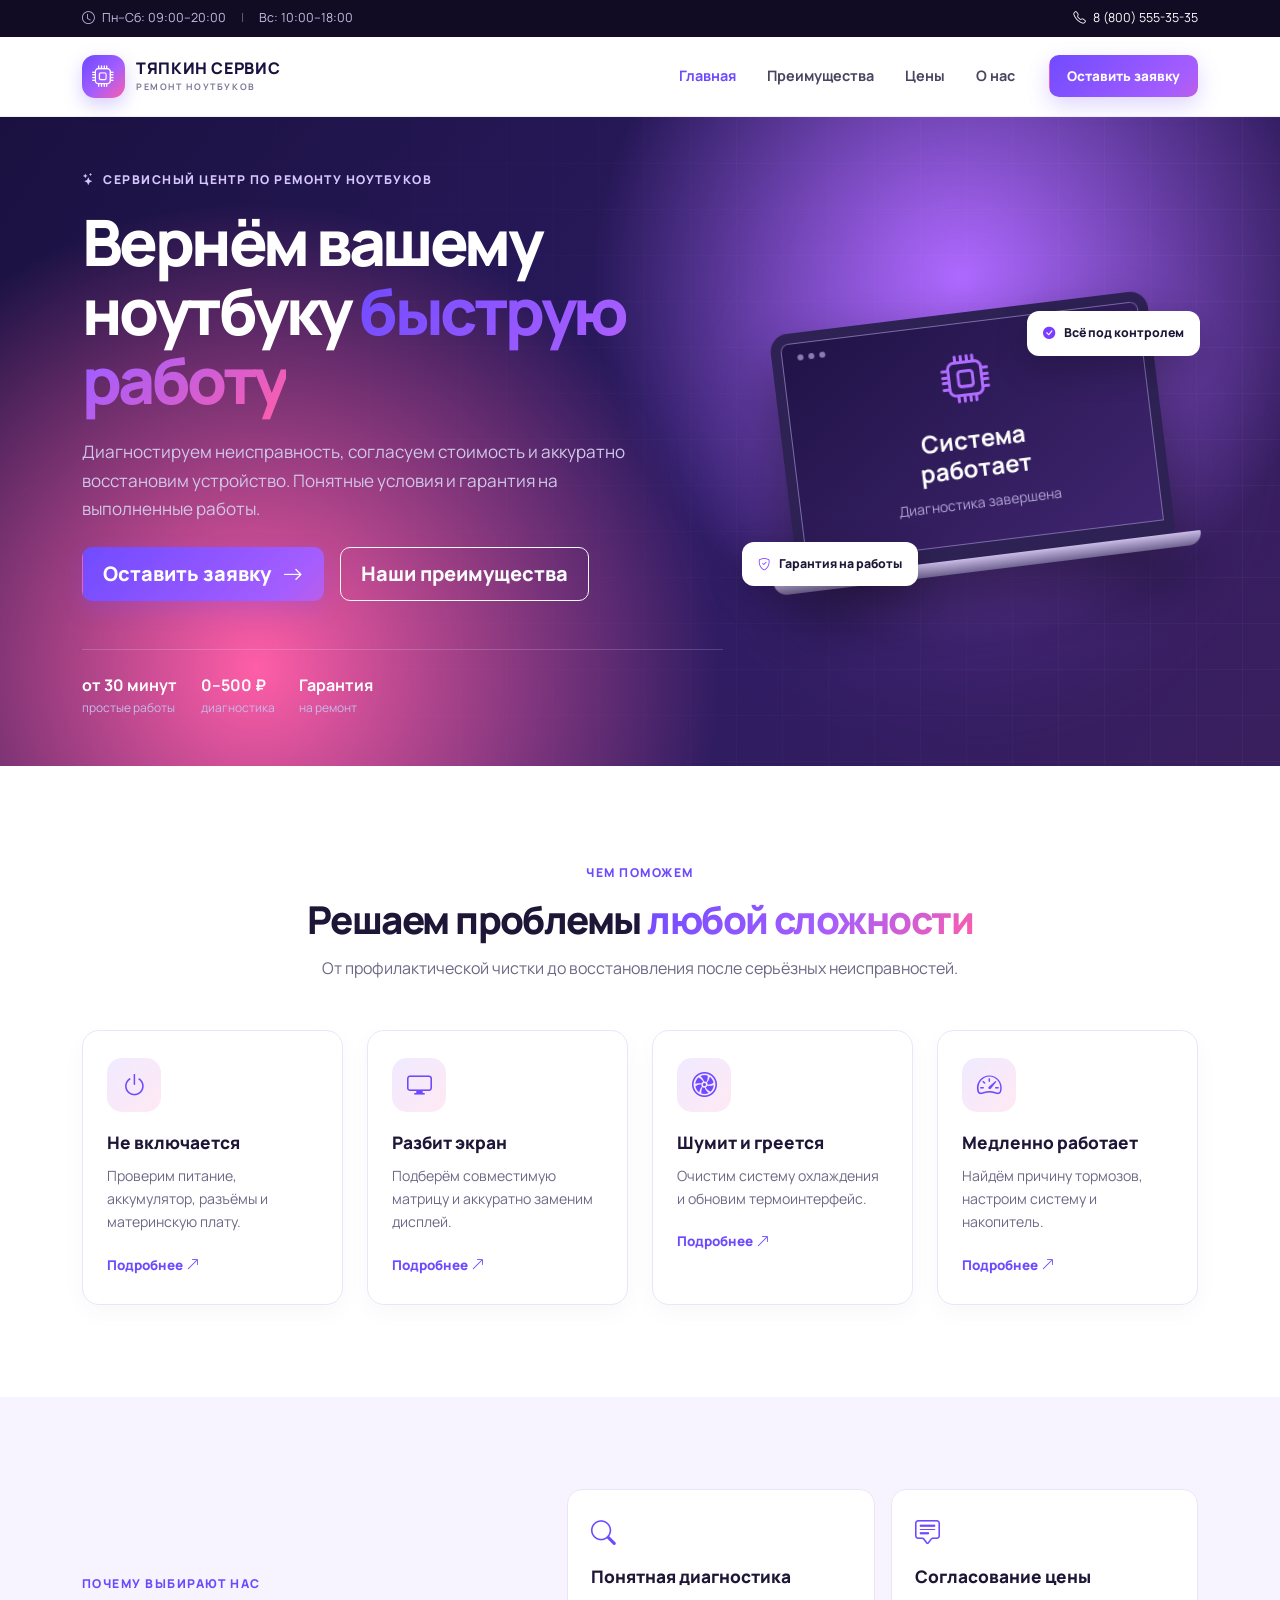
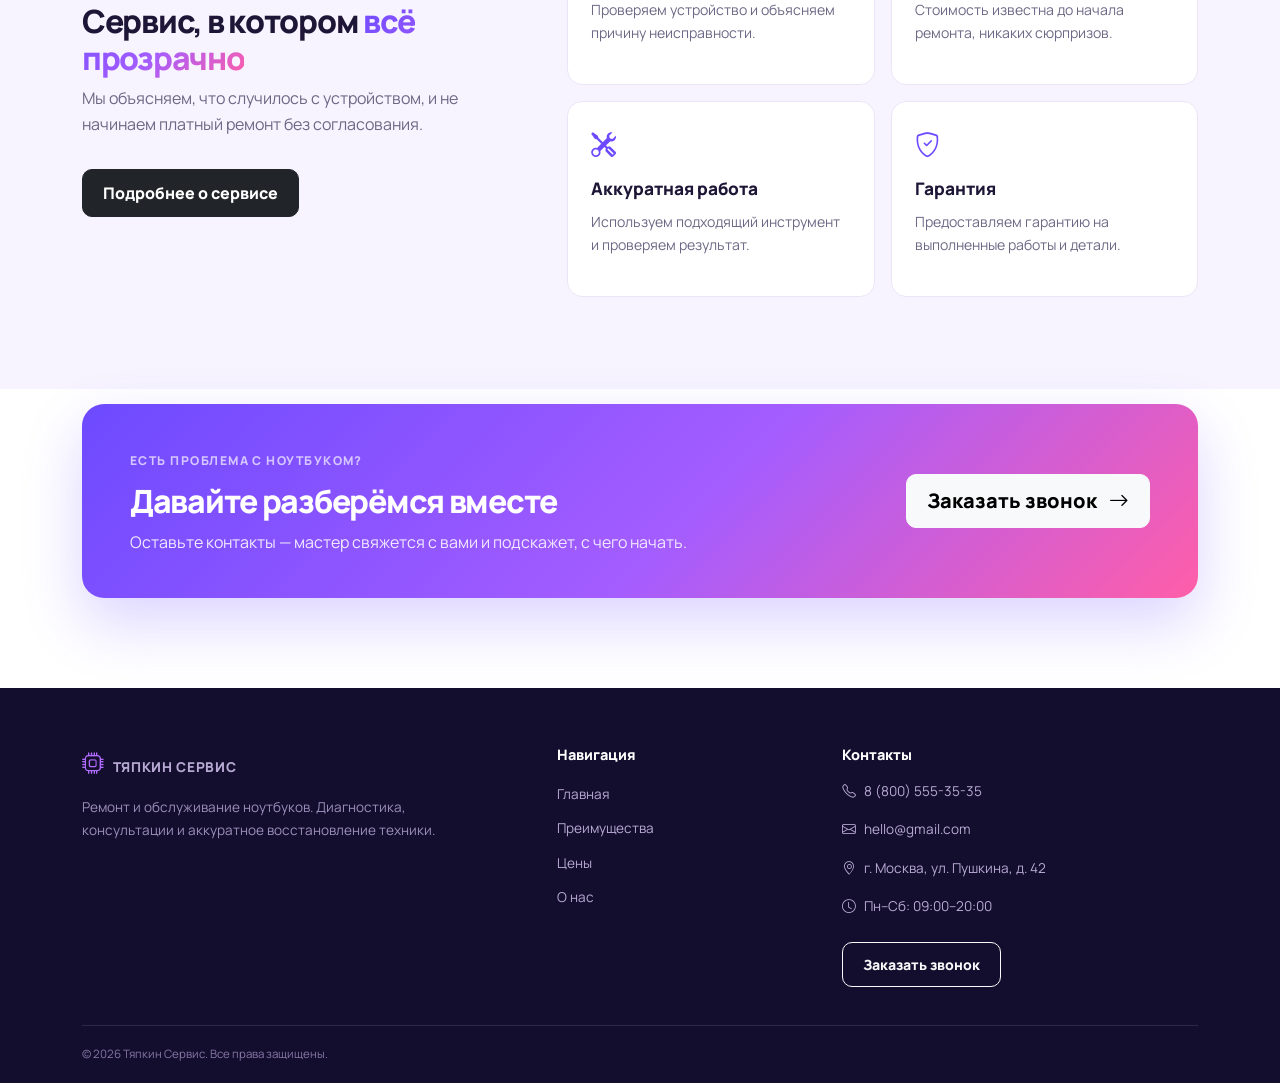
==== commit 2fe60111: "red_4" ====
--- a/index.html
+++ b/index.html
@@ -189,7 +189,7 @@
     </section>
   </main>
 
-  <footer class="site-footer">
+    <footer class="site-footer">
     <div class="container">
       <div class="row g-4">
         <div class="col-lg-5">
@@ -208,6 +208,8 @@
         <div class="col-6 col-lg-4">
           <h3>Контакты</h3>
           <p><i class="bi bi-telephone me-2"></i><a href="tel:+78005553535">8 (800) 555-35-35</a></p>
+          <p><i class="bi bi-envelope me-2"></i><a href="mailto:hello@gmail.com">hello@gmail.com</a></p>
+          <p><i class="bi bi-geo-alt me-2"></i>г. Москва, ул. Пушкина, д. 42</p>
           <p><i class="bi bi-clock me-2"></i>Пн–Сб: 09:00–20:00</p>
           <button class="btn btn-outline-light btn-sm mt-2" data-bs-toggle="modal" data-bs-target="#requestModal">Заказать звонок</button>
         </div>
--- a/css/style.css
+++ b/css/style.css
@@ -1,16 +1,19 @@
 :root {
-  --navy: #101d35;
-  --navy2: #172b4d;
-  --blue: #2878f0;
-  --cyan: #48c6e8;
-  --ink: #17243b;
-  --muted: #6b778b;
-  --pale: #f3f7fc;
-  --line: #e5ebf3;
-  --bs-primary: #2878f0;
-  --bs-primary-rgb: 40, 120, 240;
+  --navy: #1a1140;
+  --navy2: #2a1a5e;
+  --blue: #6d4aff;
+  --cyan: #b06bff;
+  --pink: #ff5ea8;
+  --grad: linear-gradient(135deg, #6d4aff 0%, #a45dff 55%, #ff5ea8 100%);
+  --grad-soft: linear-gradient(135deg, #f0eaff, #ffe9f4);
+  --ink: #1e1636;
+  --muted: #6d6885;
+  --pale: #f7f4ff;
+  --line: #ebe6f7;
+  --bs-primary: #6d4aff;
+  --bs-primary-rgb: 109, 74, 255;
   --bs-body-font-family: 'Manrope', sans-serif;
-  --bs-body-color: #17243b;
+  --bs-body-color: #1e1636;
   --bs-border-radius: .85rem;
 }
 
@@ -42,8 +45,8 @@
 }
 
 .topbar {
-  background: #0b162a;
-  color: #c8d4e6;
+  background: #110b24;
+  color: #c8bde6;
   font-size: .78rem;
   padding: 8px 0;
 }
@@ -54,7 +57,7 @@
 
 .top-sep {
   margin: 0 12px;
-  color: #53627a;
+  color: #6a5f8a;
 }
 
 .site-header {
@@ -87,7 +90,7 @@
   display: block;
   font-size: .56rem;
   letter-spacing: .18em;
-  color: #718097;
+  color: #7d7897;
   margin-top: 5px;
   font-weight: 700;
 }
@@ -96,12 +99,12 @@
   width: 43px;
   height: 43px;
   border-radius: 13px;
-  background: linear-gradient(135deg, var(--blue), #49b8ed);
+  background: var(--grad);
   display: grid;
   place-items: center;
   color: #fff;
   font-size: 1.35rem;
-  box-shadow: 0 7px 18px #2878f044;
+  box-shadow: 0 7px 18px #6d4aff44;
 }
 
 .navbar-nav {
@@ -111,7 +114,7 @@
 .nav-link {
   font-weight: 700;
   font-size: .9rem;
-  color: #46546a !important;
+  color: #4a4460 !important;
   padding: 10px 13px !important;
 }
 
@@ -127,11 +130,23 @@
 }
 
 .btn-primary {
-  --bs-btn-bg: #2878f0;
-  --bs-btn-border-color: #2878f0;
-  --bs-btn-hover-bg: #1765d5;
-  --bs-btn-hover-border-color: #1765d5;
-  box-shadow: 0 8px 20px #2878f02a;
+  --bs-btn-bg: transparent;
+  --bs-btn-border-color: transparent;
+  --bs-btn-hover-bg: transparent;
+  --bs-btn-hover-border-color: transparent;
+  background-image: var(--grad);
+  background-size: 160% 160%;
+  background-position: 0% 50%;
+  transition: background-position .35s ease, transform .2s ease, box-shadow .25s ease;
+  box-shadow: 0 8px 22px #6d4aff3a;
+  color: #fff;
+}
+
+.btn-primary:hover {
+  background-position: 100% 50%;
+  transform: translateY(-1px);
+  box-shadow: 0 12px 28px #a45dff44;
+  color: #fff;
 }
 
 .nav-cta {
@@ -140,7 +155,10 @@
 }
 
 .hero {
-  background: radial-gradient(circle at 75% 30%, #264a7b 0, transparent 32%), linear-gradient(115deg, #0d1a31 0%, #142b4d 58%, #17365d 100%);
+  background:
+    radial-gradient(circle at 75% 25%, #b06bff 0, transparent 34%),
+    radial-gradient(circle at 20% 85%, #ff5ea8 0, transparent 40%),
+    linear-gradient(125deg, #1a1140 0%, #2c1b62 55%, #3a1f5e 100%);
   color: #fff;
   overflow: hidden;
   position: relative;
@@ -166,7 +184,7 @@
 .eyebrow {
   display: inline-flex;
   align-items: center;
-  color: #8edcf6;
+  color: #d6c6ff;
   font-size: .76rem;
   font-weight: 800;
   letter-spacing: .12em;
@@ -189,17 +207,20 @@
 .page-hero h1 span,
 .section-heading h2 span,
 h2 span {
-  color: #58c6ed;
+  background: var(--grad);
+  -webkit-background-clip: text;
+  background-clip: text;
+  color: transparent;
 }
 
 .hero-lead {
   font-size: 1.07rem;
   max-width: 580px;
-  color: #c5d2e4;
+  color: #d0c6e8;
 }
 
 .hero-trust {
-  border-top: 1px solid #ffffff28;
+  border-top: 1px solid #ffffff2b;
   padding-top: 22px;
 }
 
@@ -210,11 +231,12 @@
 
 .hero-trust strong {
   font-size: 1rem;
+  color: #fff;
 }
 
 .hero-trust small {
   font-size: .75rem;
-  color: #aabbd1;
+  color: #c7b9ec;
 }
 
 .hero-visual {
@@ -230,9 +252,9 @@
   width: 340px;
   height: 340px;
   border-radius: 50%;
-  background: #3188f5;
+  background: #a45dff;
   filter: blur(90px);
-  opacity: .3;
+  opacity: .35;
 }
 
 .laptop-art {
@@ -244,12 +266,12 @@
 
 .laptop-screen {
   height: 245px;
-  border: 10px solid #26364c;
+  border: 10px solid #2e2154;
   border-bottom-width: 14px;
   border-radius: 18px 18px 7px 7px;
-  background: linear-gradient(145deg, #102544, #1b4675);
+  background: linear-gradient(145deg, #201347, #40256f);
   padding: 12px 16px;
-  box-shadow: inset 0 0 0 1px #6b819a;
+  box-shadow: inset 0 0 0 1px #7a6aa8;
 }
 
 .screen-top {
@@ -261,7 +283,7 @@
   width: 6px;
   height: 6px;
   border-radius: 50%;
-  background: #7b91a9;
+  background: #8b7ab5;
 }
 
 .screen-content {
@@ -275,7 +297,7 @@
 
 .screen-content i {
   font-size: 3rem;
-  color: #65d3ef;
+  color: #b06bff;
 }
 
 .screen-content b {
@@ -286,7 +308,7 @@
 }
 
 .screen-content small {
-  color: #9bb7d4;
+  color: #b4a6d6;
   margin-top: 8px;
 }
 
@@ -299,221 +321,18 @@
   overflow: hidden;
 }
 
-/* =========================================
-   НОВЫЕ ТЕМНЫЕ КАРТОЧКИ (ШАГИ РАБОТЫ)
-   ========================================= */
-
-.my-dark-card {
-  display: flex;
-  flex-direction: column;
-  height: 100%;
-  min-height: 380px;
-  background: #0b162a; /* Темный фон карточки */
-  border: 1px solid #1a2b45;
-  border-radius: 20px;
-  overflow: hidden;
-  box-shadow: 0 15px 35px rgba(0, 0, 0, 0.2);
-  transition: transform 0.3s ease, box-shadow 0.3s ease, border-color 0.3s ease;
-}
-
-.my-dark-card:hover {
-  transform: translateY(-8px);
-  box-shadow: 0 25px 50px rgba(0, 0, 0, 0.4);
-  border-color: #3a5a8a;
-}
-
-/* Верхняя часть с картинкой */
-.my-card-image {
-  height: 150px;
-  display: flex;
-  align-items: center;
-  justify-content: center;
-  position: relative;
-  border-bottom: 1px solid rgba(255, 255, 255, 0.05);
-}
-
-.my-card-image i {
-  font-size: 4.5rem;
-  position: relative;
-  z-index: 2;
-  transition: transform 0.3s ease;
-}
-
-.my-dark-card:hover .my-card-image i {
-  transform: scale(1.15) rotate(3deg);
-}
-
-/* Градиенты для фона картинок */
-.img-blue { background: linear-gradient(135deg, #0a1c3a, #143a70); }
-.img-purple { background: linear-gradient(135deg, #1c0d33, #3d1c6b); }
-.img-green { background: linear-gradient(135deg, #0b241c, #145c40); }
-.img-orange { background: linear-gradient(135deg, #2e1507, #6b2c14); }
-
-/* Цвета самих иконок */
-.text-cyan { color: #48c6e8; }
-.text-pink { color: #d946ef; }
-.text-lime { color: #34d399; }
-.text-yellow { color: #fbbf24; }
-
-/* Нижняя часть с текстом */
-.my-card-body {
-  padding: 25px;
-  display: flex;
-  flex-direction: column;
-  flex-grow: 1;
-  position: relative;
-}
-
-/* Полупрозрачная цифра на фоне */
-.my-card-num {
-  font-size: 2.2rem;
-  font-weight: 800;
-  color: rgba(255, 255, 255, 0.1);
-  line-height: 1;
-  position: absolute;
-  top: 25px;
-  right: 25px;
-}
-
-.my-card-body h3 {
-  font-size: 1.25rem;
-  font-weight: 800;
-  color: #fff; /* Белый заголовок */
-  margin: 0 0 12px 0;
-  padding-right: 40px;
-}
-
-.my-card-body p {
-  font-size: 0.92rem;
-  color: #9bb0c9; /* Светло-серый текст */
-  line-height: 1.55;
-  margin: 0;
-}
-
-/* =========================================
-   СТИЛИ ДЛЯ СТРАНИЦЫ ЦЕН (prices.html)
-   ========================================= */
-
-/* Декоративная картинка в шапке */
-/* Декоративная картинка в шапке */
-.price-hero-img {
-  position: relative;
-  height: 200px;
-  display: flex;
-  align-items: center;
-  justify-content: center;
-}
-.price-hero-img i {
-  position: absolute;
-  color: var(--blue); /* Одинаковый яркий синий цвет для обеих иконок */
-  filter: drop-shadow(0 10px 20px rgba(40, 120, 240, 0.2)); /* Одинаковая легкая тень */
-}
-.price-hero-img .bi-cash-coin {
-  font-size: 8rem;
-  top: 10px;
-  left: 10%;
-  opacity: 0.85; /* Сделал чуть прозрачной, чтобы композиция смотрелась объемнее */
-}
-.price-hero-img .bi-laptop {
-  font-size: 6rem;
-  bottom: 20px;
-  right: 10%;
-  z-index: 2;
-}
-/* Таблица */
-.price-table {
-  --bs-table-bg: transparent;
-  --bs-table-hover-bg: #f8fbff;
-}
-.price-table thead th {
-  font-size: 0.85rem;
-  text-transform: uppercase;
-  letter-spacing: 0.05em;
-  color: var(--muted);
-  border-bottom: 2px solid #eef4fc;
-  padding-bottom: 15px;
-}
-.price-table tbody td {
-  padding: 18px 10px;
-  border-color: #f0f5fb;
-  font-size: 0.95rem;
-}
-.price-table tbody tr {
-  transition: background-color 0.2s;
-}
-
-/* Карточки преимуществ */
-.tip-icon-wrap {
-  width: 70px;
-  height: 70px;
-  border-radius: 50%;
-  display: flex;
-  align-items: center;
-  justify-content: center;
-  margin: 0 auto;
-  font-size: 2rem;
-}
-.bg-blue-soft { background: #eef6ff; }
-.bg-green-soft { background: #e8f9f1; }
-.bg-purple-soft { background: #f4edff; }
-
-.price-tip {
-  border: 1px solid #e5ebf3;
-  background: #fff;
-  border-radius: 20px;
-  box-shadow: 0 5px 20px rgba(22, 45, 74, 0.03);
-  transition: transform 0.3s ease, box-shadow 0.3s ease;
-}
-.price-tip:hover {
-  transform: translateY(-5px);
-  box-shadow: 0 15px 35px rgba(22, 45, 74, 0.08);
-}
-.price-tip h3 {
-  font-size: 1.15rem;
-  margin-bottom: 10px;
-}
-
-/* Блок с калькулятором (CTA) */
-.cta-calc {
-  background: linear-gradient(135deg, #f0f6ff, #ffffff);
-  border: 2px dashed #c8dcfb;
-  border-radius: 24px;
-  padding: 50px 30px;
-  text-align: center;
-  position: relative;
-  overflow: hidden;
-}
-.cta-calc-icon {
-  font-size: 3.5rem;
-  color: var(--blue);
-  margin-bottom: 15px;
-  display: inline-block;
-}
-.cta-calc h2 {
-  font-size: 2rem;
-  font-weight: 800;
-  color: var(--navy);
-  margin-bottom: 10px;
-}
-.cta-calc p {
-  color: var(--muted);
-  font-size: 1.05rem;
-  max-width: 600px;
-  margin: 0 auto 20px;
-}
-
 .progress-line span {
   display: block;
   width: 78%;
   height: 100%;
-  background: #57c8ef;
+  background: var(--grad);
 }
 
 .laptop-base {
   height: 14px;
   width: 430px;
   margin-left: -25px;
-  background: linear-gradient(#b8c7d6, #61758b);
+  background: linear-gradient(#c9bce6, #6f6390);
   border-radius: 2px 2px 18px 18px;
 }
 
@@ -529,7 +348,7 @@
 }
 
 .float-chip i {
-  color: #1cae86;
+  color: #7a3cff;
   margin-right: 7px;
 }
 
@@ -548,7 +367,7 @@
 }
 
 .section-soft {
-  background: #f3f7fc;
+  background: var(--pale);
 }
 
 .section-heading {
@@ -568,10 +387,6 @@
 .section-heading h2 {
   font-size: clamp(2rem, 3vw, 2.8rem);
   margin: 13px 0;
-}
-
-.section-heading h2 span {
-  color: var(--blue);
 }
 
 .section-heading p,
@@ -586,13 +401,13 @@
   border-radius: 17px;
   padding: 27px 24px;
   transition: .25s;
-  box-shadow: 0 8px 24px #162d4a08;
+  box-shadow: 0 8px 24px #1a114008;
 }
 
 .service-card:hover {
   transform: translateY(-6px);
-  box-shadow: 0 18px 38px #162d4a12;
-  border-color: #c8dcfb;
+  box-shadow: 0 18px 38px #6d4aff1a;
+  border-color: #cbb8ff;
 }
 
 .service-icon,
@@ -600,7 +415,7 @@
   width: 54px;
   height: 54px;
   border-radius: 15px;
-  background: #eaf3ff;
+  background: var(--grad-soft);
   color: var(--blue);
   display: grid;
   place-items: center;
@@ -638,6 +453,12 @@
   border: 1px solid var(--line);
   border-radius: 15px;
   padding: 23px;
+  transition: transform 0.3s, box-shadow 0.3s;
+}
+
+.benefit:hover {
+  transform: translateY(-5px);
+  box-shadow: 0 15px 30px rgba(109, 74, 255, 0.12);
 }
 
 .benefit > i {
@@ -652,7 +473,7 @@
 }
 
 .cta-panel {
-  background: linear-gradient(110deg, #142b4d, #1c4778);
+  background: var(--grad);
   border-radius: 22px;
   padding: 42px 48px;
   color: #fff;
@@ -660,6 +481,7 @@
   align-items: center;
   justify-content: space-between;
   gap: 25px;
+  box-shadow: 0 25px 60px #6d4aff3d;
 }
 
 .cta-panel h2 {
@@ -668,23 +490,19 @@
 }
 
 .cta-panel p {
-  color: #c6d6e9;
+  color: #f1e9ff;
   margin: 0;
 }
 
 .page-hero {
   padding: 75px 0 65px;
-  background: linear-gradient(120deg, #f2f7fd, #fff);
+  background: linear-gradient(120deg, #f5f1ff, #fff);
 }
 
 .page-hero h1 {
   font-size: clamp(2.5rem, 5vw, 3.8rem);
   max-width: 800px;
   margin: 14px 0;
-}
-
-.page-hero h1 span {
-  color: var(--blue);
 }
 
 .page-hero p {
@@ -700,7 +518,7 @@
   border: 1px solid var(--line);
   border-radius: 18px;
   background: #fff;
-  box-shadow: 0 8px 24px #162d4a07;
+  box-shadow: 0 8px 24px #1a114007;
 }
 
 .detail-icon {
@@ -720,7 +538,7 @@
 
 .detail-note {
   display: block;
-  color: #2878f0;
+  color: var(--blue);
   font-size: .78rem;
   font-weight: 800;
 }
@@ -730,12 +548,12 @@
   border: 1px solid var(--line);
   border-radius: 20px;
   padding: 30px;
-  box-shadow: 0 12px 35px #162d4a08;
+  box-shadow: 0 12px 35px #1a114008;
 }
 
 .price-label {
-  background: #edf5ff;
-  color: #2878f0;
+  background: #efe9ff;
+  color: var(--blue);
   border-radius: 30px;
   padding: 9px 14px;
   font-size: .78rem;
@@ -744,21 +562,22 @@
 
 .price-table {
   --bs-table-bg: transparent;
+  --bs-table-hover-bg: #f8f5ff;
 }
 
 .price-table thead th {
-  background: #f3f7fc;
-  color: #64738a;
+  background: #f5f1ff;
+  color: #6d6885;
   font-size: .76rem;
   text-transform: uppercase;
   letter-spacing: .06em;
-  border-bottom: 0;
+  border-bottom: 2px solid #efe9ff;
   padding: 16px;
 }
 
 .price-table tbody td {
   padding: 17px 16px;
-  border-color: #edf1f6;
+  border-color: #f1ecfc;
   font-size: .87rem;
 }
 
@@ -768,16 +587,16 @@
 
 .price {
   white-space: nowrap;
-  color: #176bdc !important;
+  color: var(--blue) !important;
   font-weight: 800;
   font-size: .95rem !important;
 }
 
 .price-footnote {
-  background: #f4f8fd;
+  background: #f5f1ff;
   border-radius: 11px;
   padding: 15px 17px;
-  color: #586a82;
+  color: #5f5878;
   font-size: .83rem;
   margin: 18px 0 0;
 }
@@ -792,6 +611,12 @@
   border-radius: 15px;
   padding: 22px;
   background: #fff;
+  transition: transform 0.3s ease, box-shadow 0.3s ease;
+}
+
+.price-tip:hover {
+  transform: translateY(-5px);
+  box-shadow: 0 15px 35px rgba(109, 74, 255, 0.1);
 }
 
 .price-tip > i {
@@ -801,9 +626,14 @@
   margin-bottom: 12px;
 }
 
+.price-tip h3 {
+  font-size: 1.15rem;
+  margin-bottom: 10px;
+}
+
 .about-visual {
   height: 390px;
-  background: linear-gradient(140deg, #112441, #1d4778);
+  background: linear-gradient(140deg, #1a1140, #3a1f5e);
   border-radius: 24px;
   position: relative;
   display: grid;
@@ -868,7 +698,7 @@
 }
 
 .about-stamp i {
-  color: #5ee1b2;
+  color: #7ee2ff;
   margin-right: 6px;
 }
 
@@ -878,7 +708,7 @@
 }
 
 .about-points i {
-  color: #16ad82;
+  color: #7a3cff;
   margin-right: 8px;
 }
 
@@ -893,7 +723,7 @@
 .step-card > span {
   font-size: 2rem;
   font-weight: 800;
-  color: #c8dcfb;
+  color: #cbb8ff;
   display: block;
   margin-bottom: 18px;
 }
@@ -903,10 +733,11 @@
 }
 
 .contact-panel {
-  background: linear-gradient(115deg, #10213d, #1d4778);
+  background: var(--grad);
   border-radius: 22px;
   padding: 42px;
   color: #fff;
+  box-shadow: 0 25px 60px #6d4aff3d;
 }
 
 .contact-panel h2 {
@@ -916,7 +747,7 @@
 
 .contact-panel > p,
 .contact-panel p {
-  color: #c3d3e6;
+  color: #f1e9ff;
 }
 
 .contact-grid {
@@ -934,11 +765,11 @@
 
 .contact-grid i {
   font-size: 1.35rem;
-  color: #69cfee;
+  color: #ffd166;
 }
 
 .contact-grid small {
-  color: #a9bfd9;
+  color: #d9ccff;
 }
 
 .contact-grid a,
@@ -949,8 +780,8 @@
 }
 
 .site-footer {
-  background: #0b162a;
-  color: #b7c4d7;
+  background: #140e2e;
+  color: #b7a9d4;
   padding: 58px 0 20px;
 }
 
@@ -962,13 +793,13 @@
 }
 
 .footer-brand i {
-  color: #56c8ed;
+  color: #b06bff;
   font-size: 1.35rem;
 }
 
 .footer-desc {
   max-width: 360px;
-  color: #91a2ba;
+  color: #9b8fbb;
   font-size: .86rem;
   margin-top: 15px;
 }
@@ -991,7 +822,7 @@
 }
 
 .site-footer a {
-  color: #b7c4d7;
+  color: #b7a9d4;
   font-size: .85rem;
 }
 
@@ -1007,7 +838,7 @@
   border-top: 1px solid #ffffff1c;
   margin-top: 38px;
   padding-top: 18px;
-  color: #7f91aa;
+  color: #8577a6;
   font-size: .72rem;
 }
 
@@ -1041,23 +872,291 @@
 }
 
 .form-control:focus {
-  border-color: #7eaff5;
-  box-shadow: 0 0 0 .2rem #2878f01c;
+  border-color: #b7a3ff;
+  box-shadow: 0 0 0 .2rem #6d4aff24;
 }
 
 .form-check-label {
-  color: #65748a;
+  color: #6d6885;
 }
 
 .form-feedback {
   font-size: .85rem;
   font-weight: 700;
-  color: #12865f;
+  color: #7a3cff;
 }
 
 .form-hint {
   font-size: .72rem;
   color: #8a96a8;
+}
+
+/* =========================================
+   НОВЫЕ ТЕМНЫЕ КАРТОЧКИ (ШАГИ РАБОТЫ)
+   ========================================= */
+
+.my-dark-card {
+  display: flex;
+  flex-direction: column;
+  height: 100%;
+  min-height: 380px;
+  background: #1a1238;
+  border: 1px solid #2c2158;
+  border-radius: 20px;
+  overflow: hidden;
+  box-shadow: 0 15px 35px rgba(26, 18, 56, 0.25);
+  transition: transform 0.3s ease, box-shadow 0.3s ease, border-color 0.3s ease;
+}
+
+.my-dark-card:hover {
+  transform: translateY(-8px);
+  box-shadow: 0 25px 50px rgba(109, 74, 255, 0.35);
+  border-color: #6d4aff;
+}
+
+.my-card-image {
+  height: 150px;
+  display: flex;
+  align-items: center;
+  justify-content: center;
+  position: relative;
+  border-bottom: 1px solid rgba(255, 255, 255, 0.05);
+}
+
+.my-card-image i {
+  font-size: 4.5rem;
+  position: relative;
+  z-index: 2;
+  transition: transform 0.3s ease;
+}
+
+.my-dark-card:hover .my-card-image i {
+  transform: scale(1.15) rotate(3deg);
+}
+
+.img-blue { background: linear-gradient(135deg, #241a4d, #4b2fa8); }
+.img-purple { background: linear-gradient(135deg, #2c0f4d, #7a2ec7); }
+.img-green { background: linear-gradient(135deg, #0f2a3d, #1f6a8c); }
+.img-orange { background: linear-gradient(135deg, #3d0f35, #b2367f); }
+
+.text-cyan { color: #b06bff; }
+.text-pink { color: #ff5ea8; }
+.text-lime { color: #7ee2ff; }
+.text-yellow { color: #ffd166; }
+
+.my-card-body {
+  padding: 25px;
+  display: flex;
+  flex-direction: column;
+  flex-grow: 1;
+  position: relative;
+}
+
+.my-card-num {
+  font-size: 2.2rem;
+  font-weight: 800;
+  color: rgba(255, 255, 255, 0.1);
+  line-height: 1;
+  position: absolute;
+  top: 25px;
+  right: 25px;
+}
+
+.my-card-body h3 {
+  font-size: 1.25rem;
+  font-weight: 800;
+  color: #fff;
+  margin: 0 0 12px 0;
+  padding-right: 40px;
+}
+
+.my-card-body p {
+  font-size: 0.92rem;
+  color: #b0a3d1;
+  line-height: 1.55;
+  margin: 0;
+}
+
+/* =========================================
+   СТИЛИ ДЛЯ СТРАНИЦЫ ЦЕН (prices.html)
+   ========================================= */
+
+.price-hero-img {
+  position: relative;
+  height: 200px;
+  display: flex;
+  align-items: center;
+  justify-content: center;
+}
+
+.price-hero-img i {
+  position: absolute;
+  color: var(--blue);
+  filter: drop-shadow(0 10px 20px rgba(109, 74, 255, 0.25));
+}
+
+.price-hero-img .bi-cash-coin {
+  font-size: 8rem;
+  top: 10px;
+  left: 10%;
+  opacity: 0.85;
+}
+
+.price-hero-img .bi-laptop {
+  font-size: 6rem;
+  bottom: 20px;
+  right: 10%;
+  z-index: 2;
+}
+
+/* Карточки преимуществ */
+.tip-icon-wrap {
+  width: 70px;
+  height: 70px;
+  border-radius: 50%;
+  display: flex;
+  align-items: center;
+  justify-content: center;
+  margin: 0 auto;
+  font-size: 2rem;
+}
+
+.bg-blue-soft { background: #efe9ff; }
+.bg-green-soft { background: #e9f6ff; }
+.bg-purple-soft { background: #ffe9f4; }
+
+/* Блок с калькулятором (CTA) */
+.cta-calc {
+  background: linear-gradient(135deg, #f3eeff, #ffffff);
+  border: 2px dashed #cbb8ff;
+  border-radius: 24px;
+  padding: 50px 30px;
+  text-align: center;
+  position: relative;
+  overflow: hidden;
+}
+
+.cta-calc-icon {
+  font-size: 3.5rem;
+  color: var(--blue);
+  margin-bottom: 15px;
+  display: inline-block;
+}
+
+.cta-calc h2 {
+  font-size: 2rem;
+  font-weight: 800;
+  color: var(--navy);
+  margin-bottom: 10px;
+}
+
+.cta-calc p {
+  color: var(--muted);
+  font-size: 1.05rem;
+  max-width: 600px;
+  margin: 0 auto 20px;
+}
+
+/* =========================================
+   ДОПОЛНИТЕЛЬНЫЕ СТИЛИ ДЛЯ advantages.html
+   ========================================= */
+
+.adv-hero-img {
+  position: relative;
+  height: 220px;
+  display: flex;
+  align-items: center;
+  justify-content: center;
+}
+
+.adv-hero-img .main-icon {
+  font-size: 10rem;
+  color: var(--blue);
+  position: relative;
+  z-index: 2;
+  filter: drop-shadow(0 15px 25px rgba(109, 74, 255, 0.3));
+}
+
+.adv-hero-img .star-1 {
+  font-size: 2.5rem;
+  color: #ff5ea8;
+  position: absolute;
+  top: 20px;
+  right: 20px;
+  filter: drop-shadow(0 5px 10px rgba(255, 94, 168, 0.4));
+}
+
+.adv-hero-img .star-2 {
+  font-size: 1.5rem;
+  color: #ff5ea8;
+  position: absolute;
+  bottom: 30px;
+  left: 20px;
+  opacity: 0.7;
+}
+
+.benefit-icon-wrap {
+  width: 60px;
+  height: 60px;
+  border-radius: 50%;
+  display: flex;
+  align-items: center;
+  justify-content: center;
+  font-size: 1.8rem;
+  background: var(--grad-soft);
+}
+
+.bg-orange-soft { background: #fff0f6; }
+
+/* Карточки галереи */
+.gallery-card {
+  background: #fff;
+  border: 1px solid var(--line);
+  border-radius: 20px;
+  overflow: hidden;
+  box-shadow: 0 10px 30px rgba(26, 17, 64, 0.05);
+  transition: transform 0.3s;
+  height: 100%;
+}
+
+.gallery-card:hover {
+  transform: translateY(-5px);
+}
+
+.gallery-img {
+  height: 160px;
+  display: flex;
+  align-items: center;
+  justify-content: center;
+}
+
+.gallery-img i {
+  font-size: 4.5rem;
+  color: #fff;
+  opacity: 0.9;
+  filter: drop-shadow(0 5px 15px rgba(0,0,0,0.2));
+}
+
+.bg-gradient-blue { background: linear-gradient(135deg, #6d4aff, #b06bff); }
+.bg-gradient-purple { background: linear-gradient(135deg, #a45dff, #ff5ea8); }
+.bg-gradient-green { background: linear-gradient(135deg, #6d4aff, #ff9ecb); }
+
+.gallery-content {
+  padding: 24px;
+}
+
+.gallery-content h3 {
+  font-size: 1.15rem;
+  font-weight: 800;
+  margin-bottom: 10px;
+  color: var(--navy);
+}
+
+.gallery-content p {
+  font-size: 0.9rem;
+  color: var(--muted);
+  margin: 0;
+  line-height: 1.5;
 }
 
 @media (max-width: 991.98px) {
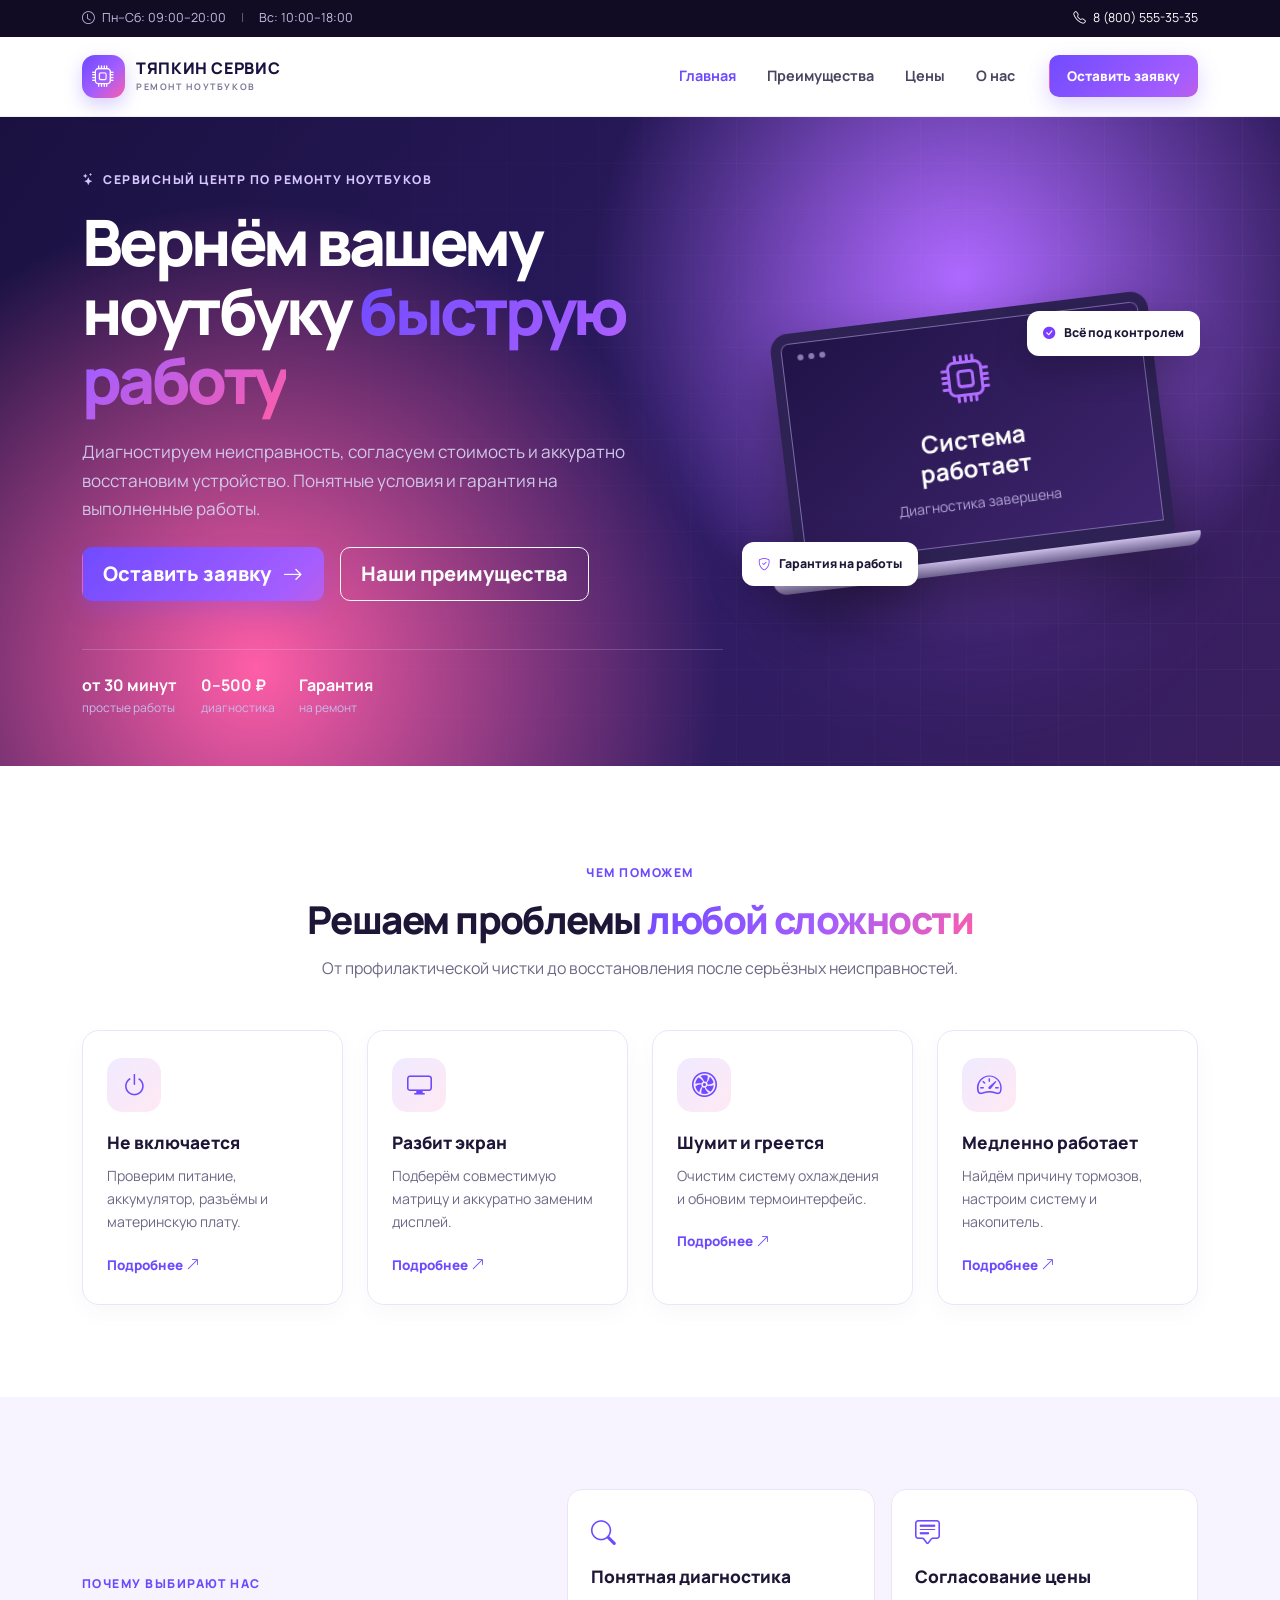
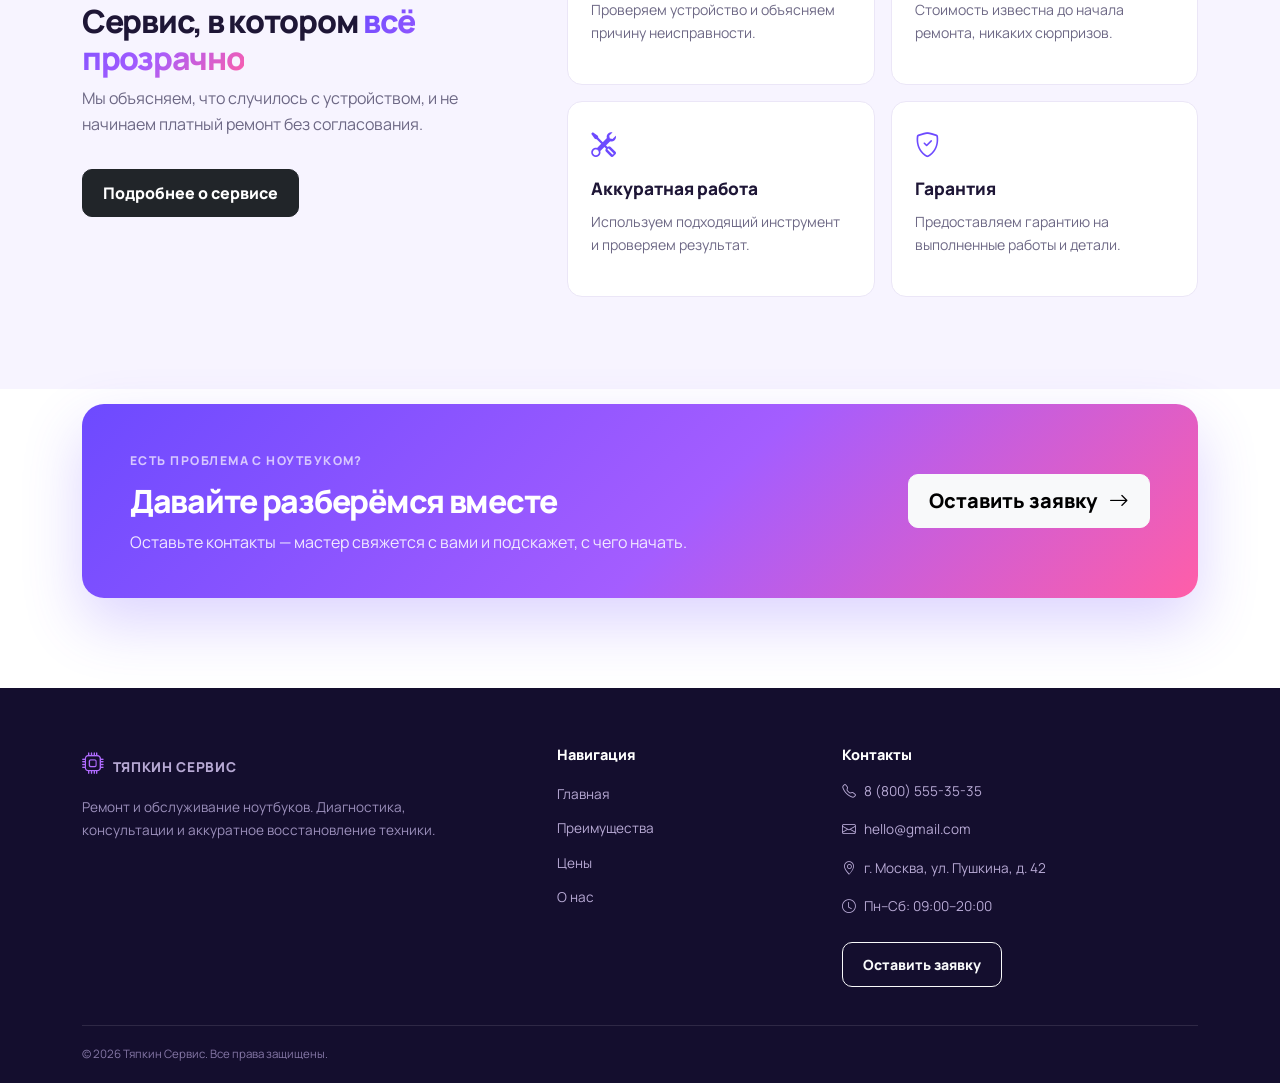
==== commit 18fa98e8: "red5" ====
--- a/index.html
+++ b/index.html
@@ -183,7 +183,7 @@
             <h2>Давайте разберёмся вместе</h2>
             <p>Оставьте контакты — мастер свяжется с вами и подскажет, с чего начать.</p>
           </div>
-          <button class="btn btn-light btn-lg" data-bs-toggle="modal" data-bs-target="#requestModal">Заказать звонок <i class="bi bi-arrow-right ms-2"></i></button>
+          <button class="btn btn-light btn-lg" data-bs-toggle="modal" data-bs-target="#requestModal">Оставить заявку <i class="bi bi-arrow-right ms-2"></i></button>
         </div>
       </div>
     </section>
@@ -211,7 +211,7 @@
           <p><i class="bi bi-envelope me-2"></i><a href="mailto:hello@gmail.com">hello@gmail.com</a></p>
           <p><i class="bi bi-geo-alt me-2"></i>г. Москва, ул. Пушкина, д. 42</p>
           <p><i class="bi bi-clock me-2"></i>Пн–Сб: 09:00–20:00</p>
-          <button class="btn btn-outline-light btn-sm mt-2" data-bs-toggle="modal" data-bs-target="#requestModal">Заказать звонок</button>
+          <button class="btn btn-outline-light btn-sm mt-2" data-bs-toggle="modal" data-bs-target="#requestModal">Оставить заявку</button>
         </div>
       </div>
       <div class="footer-bottom d-flex flex-wrap justify-content-between gap-2">
